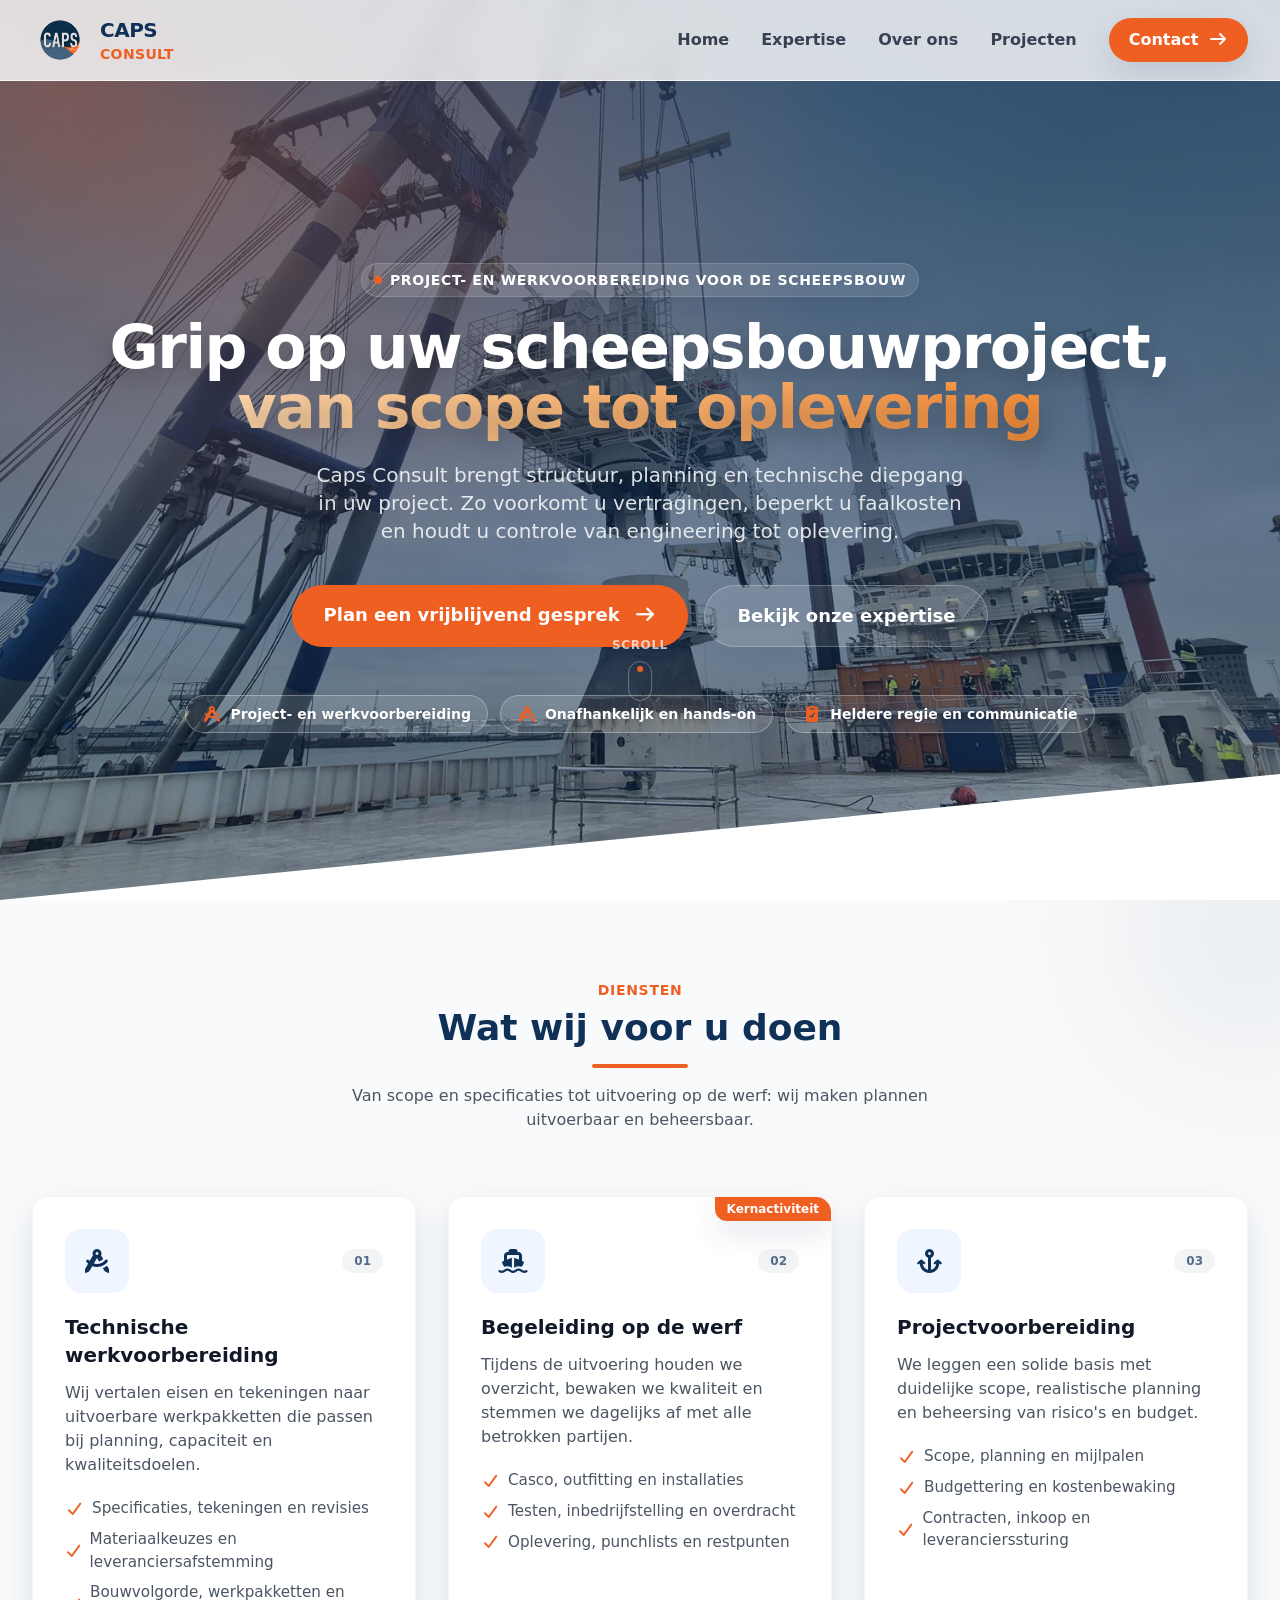
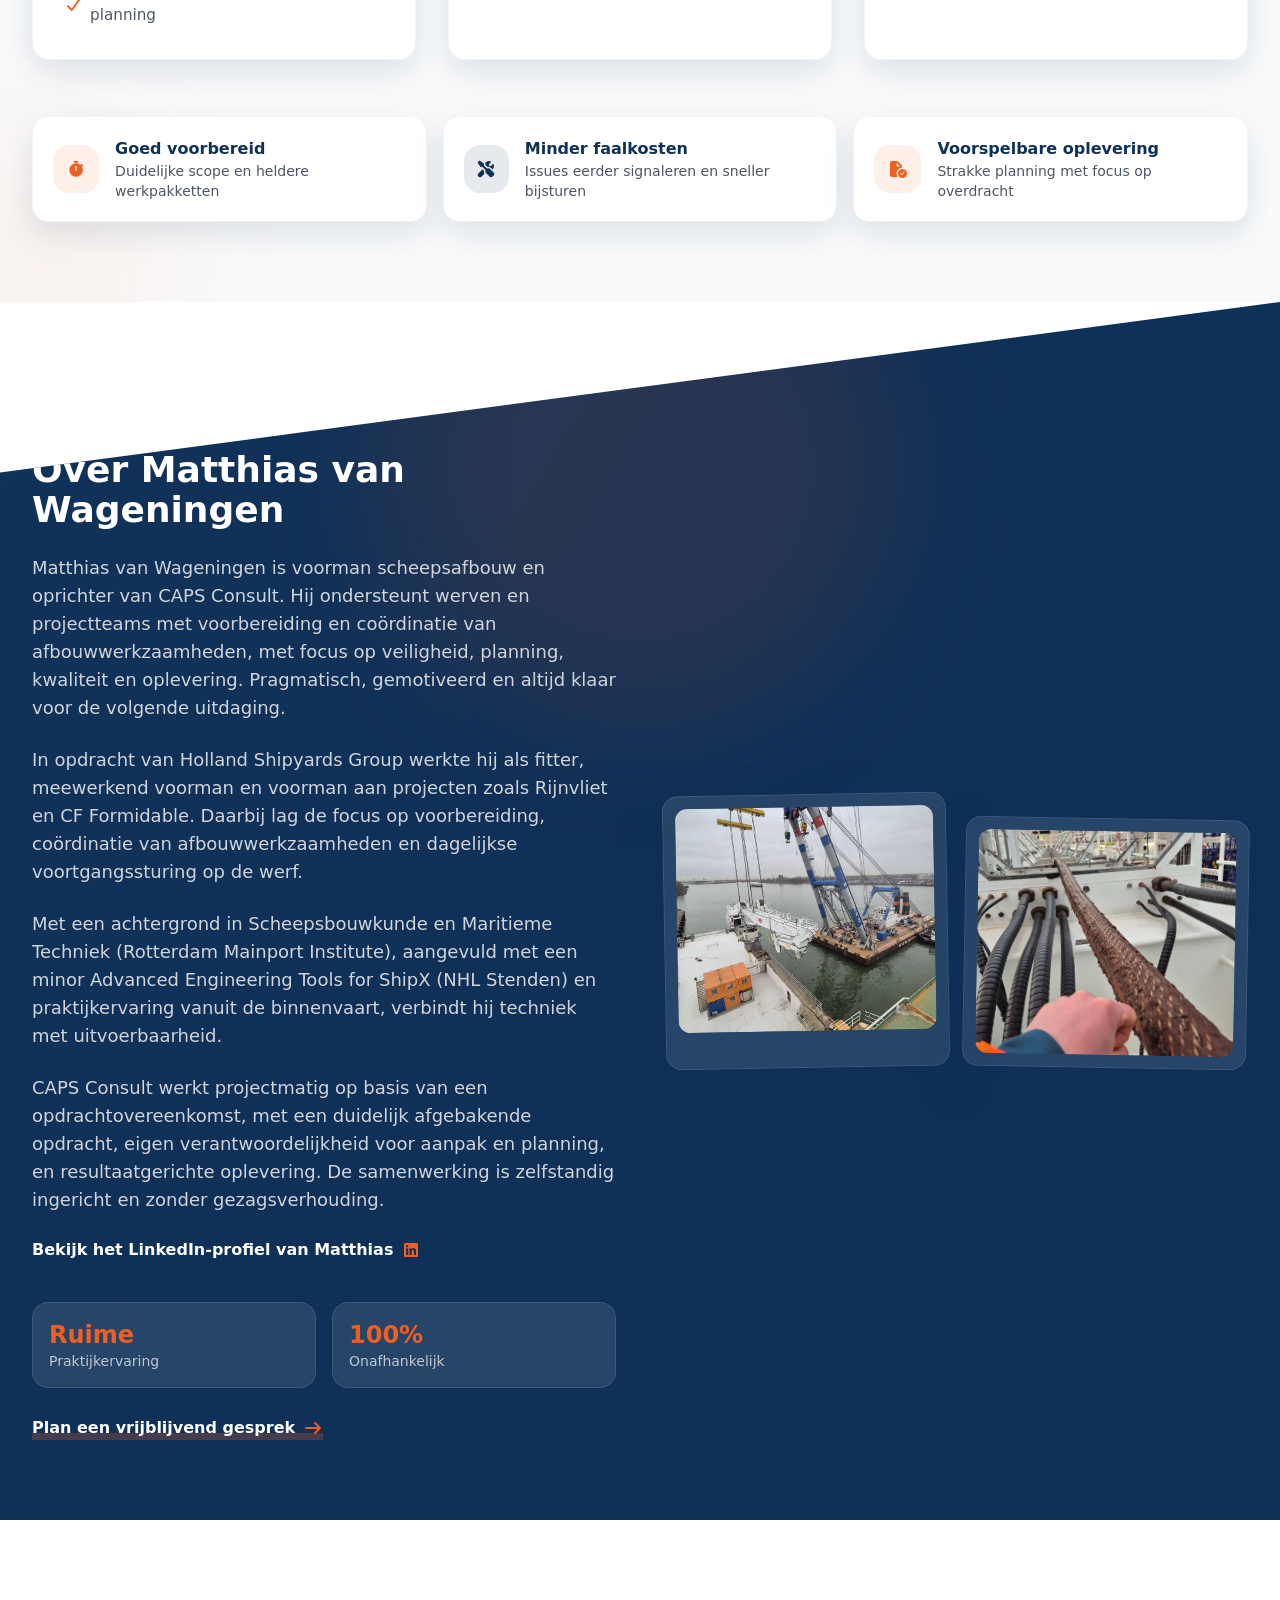
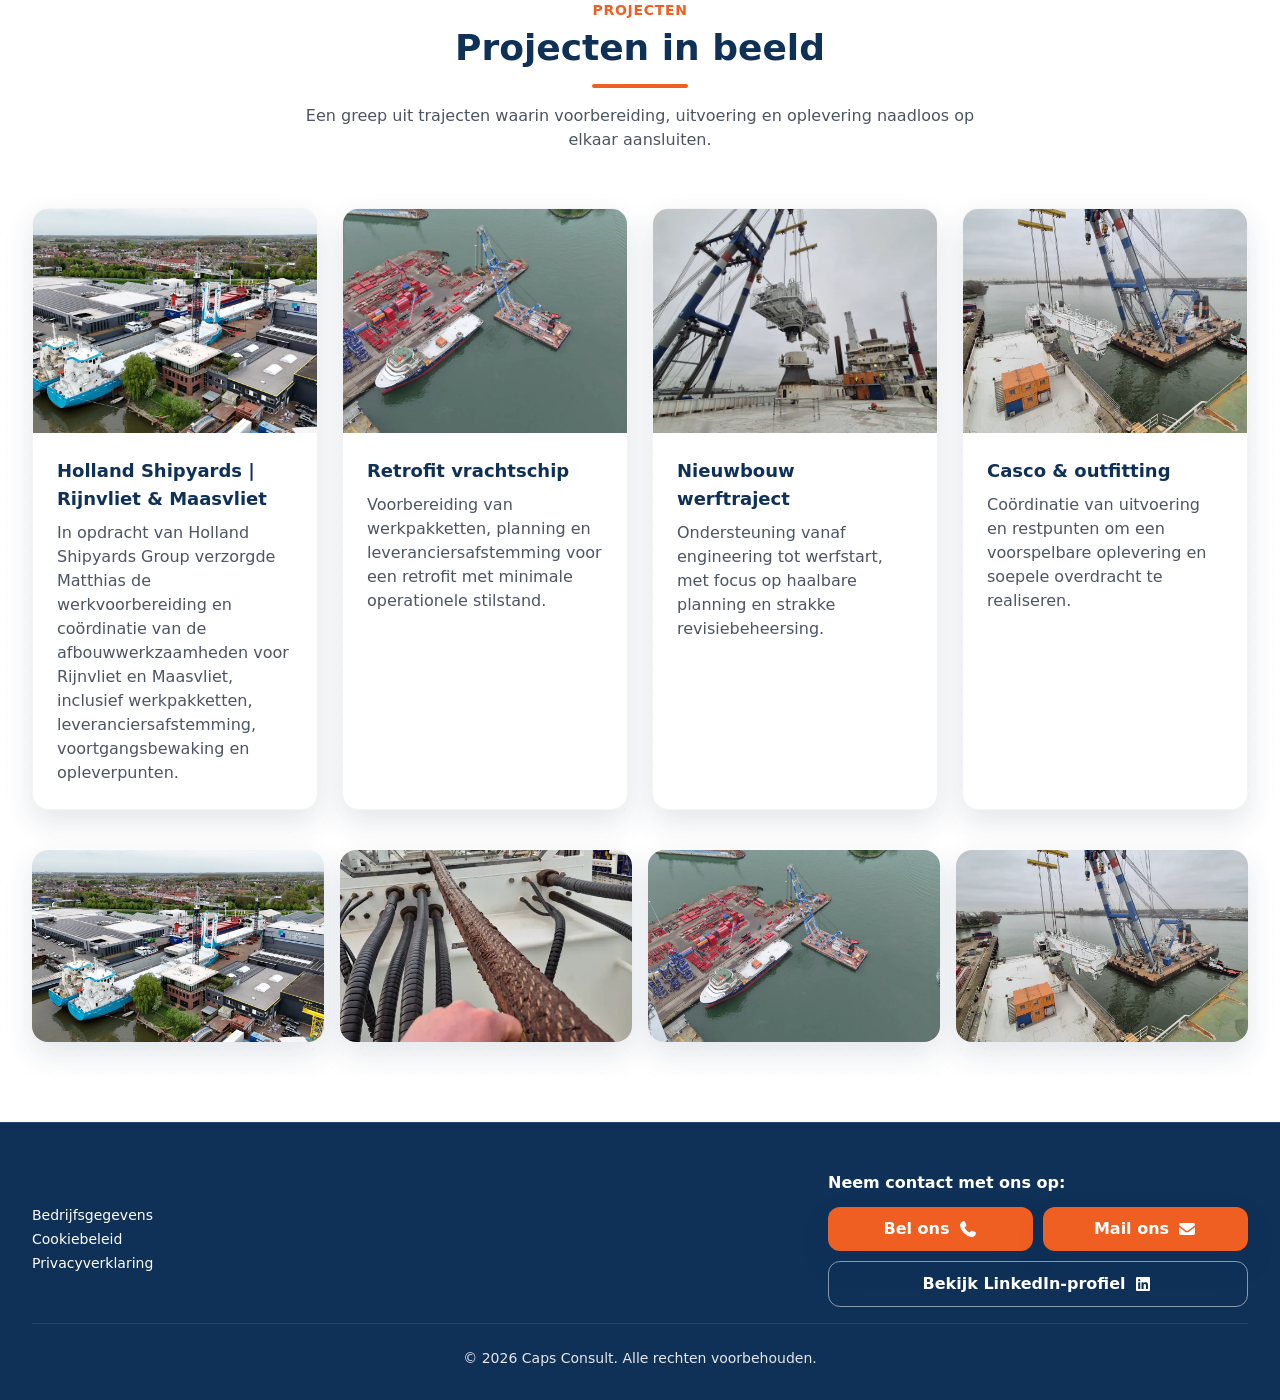
==== index.html @ 983ad881 "Herstel schuine hero-overgang en voorkom mobiele overlap door hogere contentpositie Co-authored-by: " ====
<!DOCTYPE html>
<html lang="nl" class="scroll-smooth">
<head>
  <meta charset="UTF-8" />
  <meta name="viewport" content="width=device-width, initial-scale=1.0" />
  <title>Caps Consult | Project- en Werkvoorbereiding in de Scheepsbouw</title>
  <meta name="description" content="Caps Consult ondersteunt scheepsbouwprojecten met project- en werkvoorbereiding, werfbegeleiding en oplevering. Praktisch, onafhankelijk en resultaatgericht." />
  <meta name="theme-color" content="#0F3057" />
  <link rel="canonical" href="https://capsconsult.nl/" />
  <meta property="og:locale" content="nl_NL" />
  <meta property="og:type" content="website" />
  <meta property="og:title" content="Caps Consult | Project- en Werkvoorbereiding in de Scheepsbouw" />
  <meta property="og:description" content="Caps Consult ondersteunt scheepsbouwprojecten met project- en werkvoorbereiding, werfbegeleiding en oplevering." />
  <meta property="og:url" content="https://capsconsult.nl/" />
  <meta property="og:site_name" content="Caps Consult" />
  <meta property="og:image" content="https://capsconsult.nl/images/kraaninstallatie-scheepsdek.jpeg" />
  <meta name="twitter:card" content="summary_large_image" />
  <meta name="twitter:title" content="Caps Consult | Project- en Werkvoorbereiding in de Scheepsbouw" />
  <meta name="twitter:description" content="Caps Consult ondersteunt scheepsbouwprojecten met project- en werkvoorbereiding, werfbegeleiding en oplevering." />
  <meta name="twitter:image" content="https://capsconsult.nl/images/kraaninstallatie-scheepsdek.jpeg" />
  <link rel="preload" as="image" href="images/kraaninstallatie-scheepsdek-1920.webp" />

  <!-- Tailwind CSS (self-hosted) -->
  <script src="vendor/tailwind/tailwindcdn.js"></script>

  <!-- FontAwesome Icons (self-hosted) -->
  <link rel="stylesheet" href="vendor/fontawesome/css/all.min.css" />

  <script>
    (function () {
      const prefersDark = window.matchMedia("(prefers-color-scheme: dark)").matches;
      document.documentElement.classList.toggle("dark", prefersDark);
    })();

    tailwind.config = {
      darkMode: "class",
      theme: {
        extend: {
          colors: {
            caps: {
              blue: "#0F3057",
              light: "#1B4965",
              orange: "#F05F22",
              gray: "#F3F4F6",
            },
          },
          fontFamily: {
            sans: ["Inter", "system-ui", "-apple-system", "Segoe UI", "Roboto", "Arial", "sans-serif"],
          },
          keyframes: {
            floaty: {
              "0%, 100%": { transform: "translateY(0)" },
              "50%": { transform: "translateY(-10px)" },
            },
            shimmer: {
              "0%": { backgroundPosition: "0% 50%" },
              "100%": { backgroundPosition: "200% 50%" },
            },
            fadeUp: {
              "0%": { opacity: 0, transform: "translateY(18px)" },
              "100%": { opacity: 1, transform: "translateY(0)" },
            },
            fadeIn: {
              "0%": { opacity: 0 },
              "100%": { opacity: 1 },
            },
            glow: {
              "0%, 100%": { opacity: 0.55 },
              "50%": { opacity: 0.9 },
            },
          },
          animation: {
            floaty: "floaty 8s ease-in-out infinite",
            shimmer: "shimmer 6s linear infinite",
            fadeUp: "fadeUp 650ms ease-out both",
            fadeIn: "fadeIn 500ms ease-out both",
            glow: "glow 3.5s ease-in-out infinite",
          },
          boxShadow: {
            soft: "0 12px 30px rgba(15,48,87,0.12)",
            soft2: "0 18px 50px rgba(15,48,87,0.18)",
          },
        },
      },
    };
  </script>

  <style>
    :root {
      color-scheme: light dark;
    }

    /* Subtiele text shadow voor hero */
    .text-shadow {
      text-shadow: 0 10px 28px rgba(0, 0, 0, 0.28);
    }

    /* Hero overlay: dieper + premium */
    .hero-overlay {
      background:
        radial-gradient(1200px 800px at 15% 20%, rgba(240, 95, 34, 0.25), transparent 55%),
        radial-gradient(1000px 700px at 85% 15%, rgba(27, 73, 101, 0.35), transparent 55%),
        linear-gradient(to bottom, rgba(15, 48, 87, 0.78), rgba(15, 48, 87, 0.35));
    }

    /* Diagonals */
    .diagonal-divider {
      clip-path: polygon(0 0, 100% 0, 100% 92%, 0 100%);
    }

    @media (min-width: 768px) {
      .diagonal-divider {
        clip-path: polygon(0 0, 100% 0, 100% 86%, 0 100%);
      }
    }

    .diagonal-divider-top {
      clip-path: polygon(0 5%, 100% 0, 100% 100%, 0 100%);
    }

    @media (min-width: 768px) {
      .diagonal-divider-top {
        clip-path: polygon(0 14%, 100% 0, 100% 100%, 0 100%);
      }
    }

    /* Concept logo */
    .concept-logo {
      background: #0F3057;
      position: relative;
      overflow: hidden;
      display: flex;
      align-items: center;
      justify-content: center;
      isolation: isolate;
    }

    .concept-logo::after {
      content: "";
      position: absolute;
      bottom: 0;
      right: 0;
      width: 52%;
      height: 44%;
      background: #F05F22;
      clip-path: polygon(0 100%, 100% 0, 100% 100%);
      z-index: 0;
    }

    .concept-logo::before {
      content: "";
      position: absolute;
      inset: -40%;
      background: radial-gradient(circle at 30% 20%, rgba(255, 255, 255, 0.16), transparent 50%);
      z-index: 0;
      transform: rotate(25deg);
    }

    /* Fancy underline for links */
    .fancy-link {
      background-image: linear-gradient(transparent 70%, rgba(240, 95, 34, 0.25) 0);
      background-size: 100% 100%;
      background-repeat: no-repeat;
      transition: background-size 220ms ease;
    }

    .fancy-link:hover {
      background-size: 100% 160%;
    }

    /* Reduced motion */
    @media (prefers-reduced-motion: reduce) {
      .animate-fadeUp,
      .animate-fadeIn,
      .animate-floaty,
      .animate-shimmer,
      .animate-glow,
      .animate-pulse,
      .animate-bounce {
        animation: none !important;
      }

      html.scroll-smooth {
        scroll-behavior: auto;
      }
    }
  </style>

  <script type="application/ld+json">
    {
      "@context": "https://schema.org",
      "@graph": [
        {
          "@type": "Organization",
          "@id": "https://capsconsult.nl/#organization",
          "name": "Caps Consult",
          "url": "https://capsconsult.nl",
          "logo": "https://capsconsult.nl/images/caps-consult-logo-transparent.png",
          "email": "capsconsult@outlook.com",
          "telephone": "+31 6 43 72 50 43",
          "sameAs": [
            "https://www.linkedin.com/in/matthias-van-wageningen-6a7758157/"
          ]
        },
        {
          "@type": "LocalBusiness",
          "@id": "https://capsconsult.nl/#localbusiness",
          "name": "Caps Consult",
          "url": "https://capsconsult.nl",
          "image": "https://capsconsult.nl/images/kraaninstallatie-scheepsdek.jpeg",
          "email": "capsconsult@outlook.com",
          "telephone": "+31 6 43 72 50 43",
          "priceRange": "€€",
          "address": {
            "@type": "PostalAddress",
            "streetAddress": "Mastenbroek 13",
            "postalCode": "4822 XG",
            "addressLocality": "Breda",
            "addressCountry": "NL"
          },
          "areaServed": "Nederland"
        }
      ]
    }
  </script>
</head>

<body class="font-sans text-gray-800 bg-white dark:bg-slate-950 dark:text-slate-100 flex flex-col min-h-screen overflow-x-hidden transition-colors duration-300">
  <!-- Skip link -->
  <a href="#main-content" class="sr-only focus:not-sr-only focus:fixed focus:top-3 focus:left-3 focus:z-[100] focus:bg-white focus:text-caps-blue dark:focus:bg-slate-900 dark:focus:text-slate-100 focus:px-4 focus:py-2 focus:rounded-lg shadow-soft">
    Naar content
  </a>

  <!-- Navigation -->
  <nav class="fixed w-full z-50 bg-white/80 dark:bg-slate-950/85 backdrop-blur-md border-b border-gray-100 dark:border-slate-800 transition-all duration-300">
    <div class="max-w-7xl mx-auto px-4 sm:px-6 lg:px-8">
      <div class="flex justify-between items-center h-16 md:h-20">
        <!-- Logo -->
        <div class="flex-shrink-0 flex items-center gap-2 md:gap-3">
          <img src="images/caps-consult-logo-transparent.png" alt="Caps Consult logo" width="3375" height="3375" loading="eager" decoding="async" class="w-12 h-12 md:w-14 md:h-14 object-contain" />
          <div>
            <span class="block text-caps-blue font-extrabold text-base sm:text-lg md:text-xl leading-none tracking-tight">CAPS</span>
            <span class="block text-caps-orange font-extrabold text-xs md:text-sm leading-none tracking-wide">CONSULT</span>
          </div>
        </div>

        <!-- Desktop Menu -->
        <div class="hidden lg:flex space-x-8 items-center">
          <a href="#home" class="text-gray-700 dark:text-slate-200 hover:text-caps-orange font-semibold transition">Home</a>
          <a href="#diensten" class="text-gray-700 dark:text-slate-200 hover:text-caps-orange font-semibold transition">Expertise</a>
          <a href="#over-ons" class="text-gray-700 dark:text-slate-200 hover:text-caps-orange font-semibold transition">Over ons</a>
          <a href="#referenties" class="text-gray-700 dark:text-slate-200 hover:text-caps-orange font-semibold transition">Projecten</a>
          <a href="#contact" class="bg-caps-orange text-white px-5 py-2.5 rounded-full font-extrabold hover:bg-orange-600 transition shadow-soft transform hover:-translate-y-0.5">
            Contact <i class="fa-solid fa-arrow-right ml-1"></i>
          </a>
        </div>

        <!-- Mobile Menu Button -->
        <div class="lg:hidden flex items-center">
          <button onclick="toggleMobileMenu()" aria-controls="mobile-menu" aria-expanded="false" aria-label="Open menu" id="mobile-menu-button" class="p-2 rounded-md text-caps-blue dark:text-slate-200 hover:text-caps-orange focus-visible:outline-none focus-visible:ring-2 focus-visible:ring-caps-orange focus-visible:ring-offset-2 focus-visible:ring-offset-white dark:focus-visible:ring-offset-slate-950">
            <i class="fa-solid fa-bars text-2xl"></i>
          </button>
        </div>
      </div>
    </div>

    <!-- Mobile Menu Panel -->
    <div id="mobile-menu" class="hidden lg:hidden bg-white dark:bg-slate-900 border-t border-gray-100 dark:border-slate-800 absolute w-full shadow-soft2 top-16 md:top-20">
      <div class="px-4 pt-4 pb-6 space-y-2">
        <a href="#home" onclick="toggleMobileMenu()" class="block px-4 py-3 text-lg font-semibold text-gray-700 dark:text-slate-200 hover:text-caps-orange hover:bg-gray-50 dark:hover:bg-slate-800 rounded-xl active:bg-gray-100 dark:active:bg-slate-700">Home</a>
        <a href="#diensten" onclick="toggleMobileMenu()" class="block px-4 py-3 text-lg font-semibold text-gray-700 dark:text-slate-200 hover:text-caps-orange hover:bg-gray-50 dark:hover:bg-slate-800 rounded-xl active:bg-gray-100 dark:active:bg-slate-700">Expertise</a>
        <a href="#over-ons" onclick="toggleMobileMenu()" class="block px-4 py-3 text-lg font-semibold text-gray-700 dark:text-slate-200 hover:text-caps-orange hover:bg-gray-50 dark:hover:bg-slate-800 rounded-xl active:bg-gray-100 dark:active:bg-slate-700">Over ons</a>
        <a href="#contact" onclick="toggleMobileMenu()" class="block px-4 py-3 text-lg font-extrabold text-white bg-caps-orange rounded-xl text-center shadow-soft mt-3">Neem contact op</a>
      </div>
    </div>
  </nav>

  <main id="main-content">
  <!-- Hero -->
  <section id="home" class="relative min-h-[max(480px,100svh)] sm:min-h-[max(560px,100svh)] md:min-h-[max(560px,100dvh)] flex items-start md:items-center justify-center diagonal-divider overflow-hidden">
    <div class="absolute inset-0 z-0">
      <img src="images/kraaninstallatie-scheepsdek-1280.webp" srcset="images/kraaninstallatie-scheepsdek-1280.webp 1280w, images/kraaninstallatie-scheepsdek-1920.webp 1920w" sizes="100vw" alt="Kraaninstallatie op scheepsdek" width="1920" height="1080" loading="eager" fetchpriority="high" decoding="async" class="w-full h-full object-cover scale-[1.02]" />
      <div class="absolute inset-0 hero-overlay"></div>

      <!-- Subtiele grid/filmgrain vibe -->
      <div class="absolute inset-0 opacity-[0.10] mix-blend-overlay" style="background-image: radial-gradient(circle at 1px 1px, rgba(255,255,255,0.25) 1px, transparent 0); background-size: 22px 22px;"></div>

      <!-- Accent light beams -->
      <div class="absolute -top-24 -left-24 w-72 h-72 bg-caps-orange/20 rounded-full blur-3xl animate-glow"></div>
      <div class="absolute -bottom-24 -right-24 w-72 h-72 bg-white/10 rounded-full blur-3xl animate-glow" style="animation-delay: 1.2s"></div>
    </div>

    <div class="relative z-10 max-w-7xl mx-auto px-4 sm:px-6 lg:px-8 text-center pt-20 md:pt-24">
      <div class="animate-fadeUp">
        <span class="inline-flex items-center gap-2 py-1.5 px-3 rounded-full bg-white/10 backdrop-blur border border-white/15 text-white text-xs md:text-sm font-extrabold tracking-wider mb-5 uppercase shadow-soft">
          <span class="inline-block w-2 h-2 rounded-full bg-caps-orange animate-pulse"></span>
          Project- en werkvoorbereiding voor de scheepsbouw
        </span>

        <h1 class="text-3xl md:text-6xl font-black text-white mb-4 md:mb-6 leading-tight text-shadow tracking-tight">
          Grip op uw scheepsbouwproject,<br />
          <span class="text-transparent bg-clip-text bg-gradient-to-r from-orange-200 via-orange-400 to-orange-200 bg-[length:200%_200%] animate-shimmer">van scope tot oplevering</span>
        </h1>

        <p class="text-base md:text-xl text-gray-100/90 mb-8 md:mb-10 max-w-2xl mx-auto font-light text-shadow px-2">
          Caps Consult brengt structuur, planning en technische diepgang in uw project.
          Zo voorkomt u vertragingen, beperkt u faalkosten en houdt u controle van engineering tot oplevering.
        </p>

        <div class="flex flex-col sm:flex-row justify-center gap-4 px-4 sm:px-0">
          <a href="#contact" class="group bg-caps-orange text-white px-8 py-4 rounded-full font-extrabold text-lg hover:bg-orange-600 transition shadow-soft w-full sm:w-auto">
            Plan een vrijblijvend gesprek
            <i class="fa-solid fa-arrow-right ml-2 transition-transform group-hover:translate-x-1"></i>
          </a>

          <a href="#diensten" class="bg-white/10 backdrop-blur-md border border-white/25 text-white px-8 py-4 rounded-full font-extrabold text-lg hover:bg-white hover:text-caps-blue transition shadow-soft w-full sm:w-auto">
            Bekijk onze expertise
          </a>
        </div>

        <!-- Mini credibility strip -->
        <div class="mt-8 md:mt-12 flex flex-col sm:flex-row gap-3 justify-center items-stretch sm:items-center text-white w-full sm:w-auto">
          <div class="flex w-full sm:w-auto items-center justify-start sm:justify-center gap-2 px-4 py-2 rounded-xl sm:rounded-full bg-slate-950/45 sm:bg-white/10 backdrop-blur-md border border-white/30 shadow-soft">
            <i class="fa-solid fa-drafting-compass text-caps-orange shrink-0"></i>
            <span class="min-w-0 text-[0.92rem] sm:text-sm font-bold text-white drop-shadow leading-snug text-left sm:text-center">Project- en werkvoorbereiding</span>
          </div>
          <div class="flex w-full sm:w-auto items-center justify-start sm:justify-center gap-2 px-4 py-2 rounded-xl sm:rounded-full bg-slate-950/45 sm:bg-white/10 backdrop-blur-md border border-white/30 shadow-soft">
            <i class="fa-solid fa-compass-drafting text-caps-orange shrink-0"></i>
            <span class="min-w-0 text-[0.92rem] sm:text-sm font-bold text-white drop-shadow leading-snug text-left sm:text-center">Onafhankelijk en hands-on</span>
          </div>
          <div class="flex w-full sm:w-auto items-center justify-start sm:justify-center gap-2 px-4 py-2 rounded-xl sm:rounded-full bg-slate-950/45 sm:bg-white/10 backdrop-blur-md border border-white/30 shadow-soft">
            <i class="fa-solid fa-clipboard-check text-caps-orange shrink-0"></i>
            <span class="min-w-0 text-[0.92rem] sm:text-sm font-bold text-white drop-shadow leading-snug text-left sm:text-center">Heldere regie en communicatie</span>
          </div>
        </div>
      </div>

      <!-- Scroll indicator -->
      <div class="absolute bottom-8 left-1/2 -translate-x-1/2 hidden md:flex flex-col items-center gap-2 text-white/70">
        <span class="text-xs font-semibold tracking-wider uppercase">Scroll</span>
        <div class="w-6 h-10 rounded-full border border-white/30 flex items-start justify-center p-1">
          <div class="w-1.5 h-1.5 rounded-full bg-caps-orange animate-bounce"></div>
        </div>
      </div>
    </div>
  </section>

  <!-- Services -->
  <section id="diensten" class="py-12 md:py-20 bg-gray-50 dark:bg-slate-900 relative overflow-hidden">
    <!-- Background accents -->
    <div class="absolute -top-28 -right-28 w-72 h-72 bg-caps-blue/5 rounded-full blur-3xl animate-floaty"></div>
    <div class="absolute -bottom-28 -left-28 w-72 h-72 bg-caps-orange/5 rounded-full blur-3xl animate-floaty" style="animation-delay: 1.3s"></div>

    <div class="max-w-7xl mx-auto px-4 sm:px-6 lg:px-8 relative">
      <div class="text-center mb-10 md:mb-16">
        <h2 class="text-caps-orange font-extrabold uppercase tracking-wider text-sm mb-2">Diensten</h2>
        <h3 class="text-2xl md:text-4xl font-black text-caps-blue dark:text-slate-100">Wat wij voor u doen</h3>
        <div class="w-24 h-1 bg-caps-orange mx-auto mt-4 rounded-full"></div>
        <p class="mt-4 text-gray-600 dark:text-slate-300 max-w-2xl mx-auto text-base md:text-base">
          Van scope en specificaties tot uitvoering op de werf: wij maken plannen uitvoerbaar en beheersbaar.
        </p>
      </div>

      <div class="grid grid-cols-1 md:grid-cols-3 gap-6 md:gap-8">
        <!-- Card 1 -->
        <div class="group bg-white dark:bg-slate-800 rounded-2xl p-6 md:p-8 shadow-soft hover:shadow-soft2 transition duration-300 border border-gray-100 dark:border-slate-700 hover:border-caps-orange/30">
          <div class="flex items-center justify-between mb-5">
            <div class="w-14 h-14 md:w-16 md:h-16 bg-blue-50 rounded-2xl flex items-center justify-center group-hover:bg-caps-orange transition duration-300">
              <i class="fa-solid fa-drafting-compass text-xl md:text-2xl text-caps-blue group-hover:text-white transition"></i>
            </div>
            <span class="text-xs font-extrabold text-caps-blue/70 bg-caps-blue/5 px-3 py-1 rounded-full">01</span>
          </div>
          <h4 class="text-lg md:text-xl font-black text-gray-900 dark:text-slate-100 mb-3">Technische werkvoorbereiding</h4>
          <p class="text-gray-600 dark:text-slate-300 leading-relaxed mb-5 text-base md:text-base">
            Wij vertalen eisen en tekeningen naar uitvoerbare werkpakketten die passen bij planning, capaciteit en kwaliteitsdoelen.
          </p>
          <ul class="text-[0.95rem] text-gray-600 dark:text-slate-300 space-y-2">
            <li class="flex items-center"><i class="fa-solid fa-check text-caps-orange mr-2"></i>Specificaties, tekeningen en revisies</li>
            <li class="flex items-center"><i class="fa-solid fa-check text-caps-orange mr-2"></i>Materiaalkeuzes en leveranciersafstemming</li>
            <li class="flex items-center"><i class="fa-solid fa-check text-caps-orange mr-2"></i>Bouwvolgorde, werkpakketten en planning</li>
          </ul>
        </div>

        <!-- Card 2 -->
        <div class="group bg-white dark:bg-slate-800 rounded-2xl p-6 md:p-8 shadow-soft hover:shadow-soft2 transition duration-300 border border-gray-100 dark:border-slate-700 hover:border-caps-orange/30 relative overflow-hidden">
          <div class="absolute top-0 right-0 bg-caps-orange text-white text-xs font-extrabold px-3 py-1 rounded-bl-xl shadow-soft">Kernactiviteit</div>
          <div class="flex items-center justify-between mb-5">
            <div class="w-14 h-14 md:w-16 md:h-16 bg-blue-50 rounded-2xl flex items-center justify-center group-hover:bg-caps-orange transition duration-300">
              <i class="fa-solid fa-ship text-xl md:text-2xl text-caps-blue group-hover:text-white transition"></i>
            </div>
            <span class="text-xs font-extrabold text-caps-blue/70 bg-caps-blue/5 px-3 py-1 rounded-full">02</span>
          </div>
          <h4 class="text-lg md:text-xl font-black text-gray-900 dark:text-slate-100 mb-3">Begeleiding op de werf</h4>
          <p class="text-gray-600 dark:text-slate-300 leading-relaxed mb-5 text-base md:text-base">
            Tijdens de uitvoering houden we overzicht, bewaken we kwaliteit en stemmen we dagelijks af met alle betrokken partijen.
          </p>
          <ul class="text-[0.95rem] text-gray-600 dark:text-slate-300 space-y-2">
            <li class="flex items-center"><i class="fa-solid fa-check text-caps-orange mr-2"></i>Casco, outfitting en installaties</li>
            <li class="flex items-center"><i class="fa-solid fa-check text-caps-orange mr-2"></i>Testen, inbedrijfstelling en overdracht</li>
            <li class="flex items-center"><i class="fa-solid fa-check text-caps-orange mr-2"></i>Oplevering, punchlists en restpunten</li>
          </ul>
        </div>

        <!-- Card 3 -->
        <div class="group bg-white dark:bg-slate-800 rounded-2xl p-6 md:p-8 shadow-soft hover:shadow-soft2 transition duration-300 border border-gray-100 dark:border-slate-700 hover:border-caps-orange/30">
          <div class="flex items-center justify-between mb-5">
            <div class="w-14 h-14 md:w-16 md:h-16 bg-blue-50 rounded-2xl flex items-center justify-center group-hover:bg-caps-orange transition duration-300">
              <i class="fa-solid fa-anchor text-xl md:text-2xl text-caps-blue group-hover:text-white transition"></i>
            </div>
            <span class="text-xs font-extrabold text-caps-blue/70 bg-caps-blue/5 px-3 py-1 rounded-full">03</span>
          </div>
          <h4 class="text-lg md:text-xl font-black text-gray-900 dark:text-slate-100 mb-3">Projectvoorbereiding</h4>
          <p class="text-gray-600 dark:text-slate-300 leading-relaxed mb-5 text-base md:text-base">
            We leggen een solide basis met duidelijke scope, realistische planning en beheersing van risico's en budget.
          </p>
          <ul class="text-[0.95rem] text-gray-600 dark:text-slate-300 space-y-2">
            <li class="flex items-center"><i class="fa-solid fa-check text-caps-orange mr-2"></i>Scope, planning en mijlpalen</li>
            <li class="flex items-center"><i class="fa-solid fa-check text-caps-orange mr-2"></i>Budgettering en kostenbewaking</li>
            <li class="flex items-center"><i class="fa-solid fa-check text-caps-orange mr-2"></i>Contracten, inkoop en leverancierssturing</li>
          </ul>
        </div>
      </div>

      <!-- Extra: KPI strip -->
      <div class="mt-10 md:mt-14 grid grid-cols-1 md:grid-cols-3 gap-4">
        <div class="rounded-2xl bg-white dark:bg-slate-800 border border-gray-100 dark:border-slate-700 shadow-soft p-5 flex items-center gap-4">
          <div class="w-12 h-12 rounded-2xl bg-caps-orange/10 flex items-center justify-center">
            <i class="fa-solid fa-stopwatch text-caps-orange"></i>
          </div>
          <div>
            <p class="font-black text-caps-blue">Goed voorbereid</p>
            <p class="text-sm text-gray-600 dark:text-slate-300">Duidelijke scope en heldere werkpakketten</p>
          </div>
        </div>
        <div class="rounded-2xl bg-white dark:bg-slate-800 border border-gray-100 dark:border-slate-700 shadow-soft p-5 flex items-center gap-4">
          <div class="w-12 h-12 rounded-2xl bg-caps-blue/10 flex items-center justify-center">
            <i class="fa-solid fa-screwdriver-wrench text-caps-blue"></i>
          </div>
          <div>
            <p class="font-black text-caps-blue">Minder faalkosten</p>
            <p class="text-sm text-gray-600 dark:text-slate-300">Issues eerder signaleren en sneller bijsturen</p>
          </div>
        </div>
        <div class="rounded-2xl bg-white dark:bg-slate-800 border border-gray-100 dark:border-slate-700 shadow-soft p-5 flex items-center gap-4">
          <div class="w-12 h-12 rounded-2xl bg-caps-orange/10 flex items-center justify-center">
            <i class="fa-solid fa-file-circle-check text-caps-orange"></i>
          </div>
          <div>
            <p class="font-black text-caps-blue">Voorspelbare oplevering</p>
            <p class="text-sm text-gray-600 dark:text-slate-300">Strakke planning met focus op overdracht</p>
          </div>
        </div>
      </div>
    </div>
  </section>

  <!-- About -->
  <section id="over-ons" class="py-12 md:py-20 bg-caps-blue text-white diagonal-divider-top relative overflow-hidden">
    <div class="absolute inset-0 opacity-[0.10]" style="background-image: linear-gradient(120deg, rgba(255,255,255,0.10), transparent 45%);"></div>
    <div class="absolute -top-24 left-1/2 -translate-x-1/2 w-[520px] h-[520px] bg-caps-orange/10 rounded-full blur-3xl animate-glow"></div>

    <div class="max-w-7xl mx-auto px-4 sm:px-6 lg:px-8 relative">
      <div class="flex flex-col lg:flex-row items-center gap-8 md:gap-12 mt-4 md:mt-10">
        <div class="lg:w-1/2 order-2 lg:order-1">
          <h2 class="text-caps-orange font-extrabold uppercase tracking-wider text-sm mb-2">Over Caps Consult</h2>
          <h3 class="text-xl sm:text-2xl md:text-4xl font-black mb-4 md:mb-6">Over Matthias van Wageningen</h3>
          <p class="text-gray-200/90 mb-6 text-base md:text-lg leading-relaxed">
            Matthias van Wageningen is voorman scheepsafbouw en oprichter van CAPS Consult.
            Hij ondersteunt werven en projectteams met voorbereiding en coördinatie van afbouwwerkzaamheden,
            met focus op veiligheid, planning, kwaliteit en oplevering. Pragmatisch, gemotiveerd en altijd
            klaar voor de volgende uitdaging.
          </p>
          <p class="text-gray-200/90 mb-6 text-base md:text-lg leading-relaxed">
            In opdracht van Holland Shipyards Group werkte hij als fitter, meewerkend voorman en voorman
            aan projecten zoals Rijnvliet en CF Formidable. Daarbij lag de focus op voorbereiding,
            coördinatie van afbouwwerkzaamheden en dagelijkse voortgangssturing op de werf.
          </p>
          <p class="text-gray-200/90 mb-6 text-base md:text-lg leading-relaxed">
            Met een achtergrond in Scheepsbouwkunde en Maritieme Techniek (Rotterdam Mainport Institute),
            aangevuld met een minor Advanced Engineering Tools for ShipX (NHL Stenden) en praktijkervaring
            vanuit de binnenvaart, verbindt hij techniek met uitvoerbaarheid.
          </p>
          <p class="text-gray-200/90 mb-6 text-base md:text-lg leading-relaxed">
            CAPS Consult werkt projectmatig op basis van een opdrachtovereenkomst, met een duidelijk
            afgebakende opdracht, eigen verantwoordelijkheid voor aanpak en planning, en resultaatgerichte
            oplevering. De samenwerking is zelfstandig ingericht en zonder gezagsverhouding.
          </p>
          <a href="https://www.linkedin.com/in/matthias-van-wageningen-6a7758157/" target="_blank" rel="noopener noreferrer" aria-label="Bekijk LinkedIn-profiel van Matthias van Wageningen (opent in nieuw tabblad)" class="inline-flex items-center gap-2 text-white font-semibold hover:text-orange-200 transition mb-2">
            Bekijk het LinkedIn-profiel van Matthias
            <i class="fa-brands fa-linkedin text-caps-orange"></i>
          </a>

          <div class="grid grid-cols-1 sm:grid-cols-2 gap-3 sm:gap-4 mt-6 md:mt-8">
            <div class="bg-white/10 p-4 rounded-2xl backdrop-blur border border-white/10">
              <h4 class="text-caps-orange font-black text-xl sm:text-2xl">Ruime</h4>
              <p class="text-sm text-gray-200/80">Praktijkervaring</p>
            </div>
            <div class="bg-white/10 p-4 rounded-2xl backdrop-blur border border-white/10">
              <h4 class="text-caps-orange font-black text-xl sm:text-2xl">100%</h4>
              <p class="text-sm text-gray-200/80">Onafhankelijk</p>
            </div>
          </div>

          <div class="mt-7">
            <a href="#contact" class="inline-flex items-center gap-2 font-extrabold text-white fancy-link">
              Plan een vrijblijvend gesprek
              <i class="fa-solid fa-arrow-right text-caps-orange"></i>
            </a>
          </div>
        </div>

        <div class="lg:w-1/2 relative order-1 lg:order-2 w-full">
          <div class="grid grid-cols-1 sm:grid-cols-2 gap-3 md:gap-4">
            <div class="bg-white/10 p-2 md:p-3 rounded-2xl shadow-soft2 transform -rotate-1 hover:rotate-0 transition duration-500 border border-white/10">
              <img src="images/kraanlift-vanaf-dek-1280.webp" srcset="images/kraanlift-vanaf-dek-1280.webp 1280w, images/kraanlift-vanaf-dek-1920.webp 1920w" sizes="(min-width: 1024px) 32vw, (min-width: 640px) 50vw, 100vw" alt="Kraanlift met staalkabels op scheepswerf" width="1920" height="1080" loading="lazy" decoding="async" data-scroll-color-reveal class="rounded-xl w-full object-cover h-40 md:h-56 grayscale transition duration-700" />
            </div>
            <div class="bg-white/10 p-2 md:p-3 rounded-2xl shadow-soft2 transform rotate-1 hover:rotate-0 transition duration-500 border border-white/10 mt-6">
              <img src="images/staalkabel-scheepsdek-540.webp" srcset="images/staalkabel-scheepsdek-540.webp 540w, images/staalkabel-scheepsdek-900.webp 900w" sizes="(min-width: 1024px) 32vw, (min-width: 640px) 50vw, 100vw" alt="Versleten staalkabel op scheepsdek" width="900" height="1600" loading="lazy" decoding="async" data-scroll-color-reveal class="rounded-xl w-full object-cover h-40 md:h-56 grayscale transition duration-700" />
            </div>
          </div>
        </div>
      </div>
    </div>
  </section>

  <!-- Projects -->
  <section id="referenties" class="py-12 md:py-20 bg-white dark:bg-slate-950 relative overflow-hidden">
    <div class="absolute inset-0 opacity-[0.08]" style="background-image: radial-gradient(circle at 1px 1px, rgba(15,48,87,0.15) 1px, transparent 0); background-size: 24px 24px;"></div>
    <div class="max-w-7xl mx-auto px-4 sm:px-6 lg:px-8 relative">
      <div class="text-center mb-10 md:mb-14">
          <h2 class="text-caps-orange font-extrabold uppercase tracking-wider text-sm mb-2">Projecten</h2>
          <h3 class="text-2xl md:text-4xl font-black text-caps-blue dark:text-slate-100">Projecten in beeld</h3>
        <div class="w-24 h-1 bg-caps-orange mx-auto mt-4 rounded-full"></div>
          <p class="mt-4 text-gray-600 dark:text-slate-300 max-w-2xl mx-auto text-base md:text-base">
            Een greep uit trajecten waarin voorbereiding, uitvoering en oplevering naadloos op elkaar aansluiten.
          </p>
      </div>

      <div class="grid grid-cols-1 md:grid-cols-2 xl:grid-cols-4 gap-6">
        <article class="bg-white dark:bg-slate-900 rounded-2xl shadow-soft border border-gray-100 dark:border-slate-700 overflow-hidden group">
          <img src="images/Holland-Shipyard-Maasvliet-Rijnvliet-WASP-1280.webp" srcset="images/Holland-Shipyard-Maasvliet-Rijnvliet-WASP-1280.webp 1280w, images/Holland-Shipyard-Maasvliet-Rijnvliet-WASP-1920.webp 1920w" sizes="(min-width: 1280px) 25vw, (min-width: 768px) 50vw, 100vw" alt="Holland Shipyards Group met Maasvliet en Rijnvliet op de werf" width="1920" height="1080" loading="lazy" decoding="async" class="w-full h-56 object-cover group-hover:scale-[1.02] transition duration-500" />
          <div class="p-6">
            <h4 class="font-black text-lg text-caps-blue dark:text-white">Holland Shipyards | Rijnvliet &amp; Maasvliet</h4>
            <p class="text-base text-gray-600 dark:text-slate-200 mt-2">In opdracht van Holland Shipyards Group verzorgde Matthias de werkvoorbereiding en coördinatie van de afbouwwerkzaamheden voor Rijnvliet en Maasvliet, inclusief werkpakketten, leveranciersafstemming, voortgangsbewaking en opleverpunten.</p>
          </div>
        </article>
        <article class="bg-white dark:bg-slate-900 rounded-2xl shadow-soft border border-gray-100 dark:border-slate-700 overflow-hidden group">
          <img src="images/luchtfoto-haven-1280.webp" srcset="images/luchtfoto-haven-1280.webp 1280w, images/luchtfoto-haven-1920.webp 1920w" sizes="(min-width: 1280px) 25vw, (min-width: 768px) 50vw, 100vw" alt="Luchtfoto haven met schepen en kranen" width="1920" height="1080" loading="lazy" decoding="async" class="w-full h-56 object-cover group-hover:scale-[1.02] transition duration-500" />
          <div class="p-6">
            <h4 class="font-black text-lg text-caps-blue dark:text-white">Retrofit vrachtschip</h4>
            <p class="text-base text-gray-600 dark:text-slate-200 mt-2">Voorbereiding van werkpakketten, planning en leveranciersafstemming voor een retrofit met minimale operationele stilstand.</p>
          </div>
        </article>
        <article class="bg-white dark:bg-slate-900 rounded-2xl shadow-soft border border-gray-100 dark:border-slate-700 overflow-hidden group">
          <img src="images/kraaninstallatie-scheepsdek-1280.webp" srcset="images/kraaninstallatie-scheepsdek-1280.webp 1280w, images/kraaninstallatie-scheepsdek-1920.webp 1920w" sizes="(min-width: 1280px) 25vw, (min-width: 768px) 50vw, 100vw" alt="Kraaninstallatie op scheepsdek" width="1920" height="1080" loading="lazy" decoding="async" class="w-full h-56 object-cover group-hover:scale-[1.02] transition duration-500" />
          <div class="p-6">
            <h4 class="font-black text-lg text-caps-blue dark:text-white">Nieuwbouw werftraject</h4>
            <p class="text-base text-gray-600 dark:text-slate-200 mt-2">Ondersteuning vanaf engineering tot werfstart, met focus op haalbare planning en strakke revisiebeheersing.</p>
          </div>
        </article>
        <article class="bg-white dark:bg-slate-900 rounded-2xl shadow-soft border border-gray-100 dark:border-slate-700 overflow-hidden group">
          <img src="images/kraanlift-vanaf-dek-1280.webp" srcset="images/kraanlift-vanaf-dek-1280.webp 1280w, images/kraanlift-vanaf-dek-1920.webp 1920w" sizes="(min-width: 1280px) 25vw, (min-width: 768px) 50vw, 100vw" alt="Kraanlift vanaf scheepsdek" width="1920" height="1080" loading="lazy" decoding="async" class="w-full h-56 object-cover group-hover:scale-[1.02] transition duration-500" />
          <div class="p-6">
            <h4 class="font-black text-lg text-caps-blue dark:text-white">Casco &amp; outfitting</h4>
            <p class="text-base text-gray-600 dark:text-slate-200 mt-2">Coördinatie van uitvoering en restpunten om een voorspelbare oplevering en soepele overdracht te realiseren.</p>
          </div>
        </article>
      </div>

      <div class="mt-10 grid grid-cols-1 sm:grid-cols-2 lg:grid-cols-4 gap-4">
        <img src="images/Holland-Shipyard-Maasvliet-Rijnvliet-WASP-1280.webp" srcset="images/Holland-Shipyard-Maasvliet-Rijnvliet-WASP-1280.webp 1280w, images/Holland-Shipyard-Maasvliet-Rijnvliet-WASP-1920.webp 1920w" sizes="(min-width: 1024px) 25vw, (min-width: 640px) 50vw, 100vw" alt="Holland Shipyards Group met Maasvliet en Rijnvliet op de werf" width="1920" height="1080" loading="lazy" decoding="async" class="rounded-2xl shadow-soft h-40 md:h-48 w-full object-cover" />
        <img src="images/staalkabel-scheepsdek-540.webp" srcset="images/staalkabel-scheepsdek-540.webp 540w, images/staalkabel-scheepsdek-900.webp 900w" sizes="(min-width: 1024px) 25vw, (min-width: 640px) 50vw, 100vw" alt="Staalkabel inspectie op scheepsdek" width="900" height="1600" loading="lazy" decoding="async" class="rounded-2xl shadow-soft h-40 md:h-48 w-full object-cover" />
        <img src="images/luchtfoto-haven-1280.webp" srcset="images/luchtfoto-haven-1280.webp 1280w, images/luchtfoto-haven-1920.webp 1920w" sizes="(min-width: 1024px) 25vw, (min-width: 640px) 50vw, 100vw" alt="Luchtfoto haven met kranen en schepen" width="1920" height="1080" loading="lazy" decoding="async" class="rounded-2xl shadow-soft h-40 md:h-48 w-full object-cover" />
        <img src="images/kraanlift-vanaf-dek-1280.webp" srcset="images/kraanlift-vanaf-dek-1280.webp 1280w, images/kraanlift-vanaf-dek-1920.webp 1920w" sizes="(min-width: 1024px) 25vw, (min-width: 640px) 50vw, 100vw" alt="Kraanlift vanaf scheepsdek bij haven" width="1920" height="1080" loading="lazy" decoding="async" class="rounded-2xl shadow-soft h-40 md:h-48 w-full object-cover" />
      </div>
    </div>
  </section>

  </main>

  <!-- Footer -->
  <footer id="contact" class="bg-caps-blue text-white pt-8 pb-8 border-t border-white/10 dark:bg-slate-900 dark:border-slate-700">
    <div class="max-w-7xl mx-auto px-4 sm:px-6 lg:px-8">
      <div class="py-4 flex flex-col lg:flex-row gap-5 lg:gap-8 lg:items-center lg:justify-between">
        <div class="text-center lg:text-left">
          <div class="flex flex-col items-center lg:items-start gap-1 text-sm">
            <a href="bedrijfsgegevens.html" class="hover:text-caps-orange transition">Bedrijfsgegevens</a>
            <a href="cookiebeleid.html" class="hover:text-caps-orange transition">Cookiebeleid</a>
            <a href="privacybeleid.html" class="hover:text-caps-orange transition">Privacyverklaring</a>
          </div>
        </div>

        <div class="w-full lg:w-auto">
          <p class="text-center lg:text-left font-extrabold text-sm md:text-base mb-3">Neem contact met ons op:</p>
          <div class="grid grid-cols-1 sm:grid-cols-2 gap-2.5 lg:min-w-[420px]">
            <a href="tel:+31643725043" class="inline-flex items-center justify-center gap-2 bg-caps-orange text-white px-5 py-2.5 rounded-xl font-black hover:bg-orange-600 transition w-full text-center shadow-soft">
              Bel ons
              <i class="fa-solid fa-phone"></i>
            </a>
            <a href="mailto:capsconsult@outlook.com" class="inline-flex items-center justify-center gap-2 bg-caps-orange text-white px-5 py-2.5 rounded-xl font-black hover:bg-orange-600 transition w-full text-center shadow-soft">
              Mail ons
              <i class="fa-solid fa-envelope"></i>
            </a>
          </div>
          <a href="https://www.linkedin.com/in/matthias-van-wageningen-6a7758157/" target="_blank" rel="noopener noreferrer" aria-label="Bekijk LinkedIn-profiel van Matthias van Wageningen (opent in nieuw tabblad)" class="inline-flex items-center justify-center gap-2 border border-white/50 px-5 py-2.5 rounded-xl font-black hover:border-caps-orange hover:text-caps-orange transition w-full text-center mt-2.5">
            Bekijk LinkedIn-profiel
            <i class="fa-brands fa-linkedin"></i>
          </a>
        </div>
      </div>

      <div class="border-t border-white/10 pt-6 text-center text-sm text-gray-200">
        <p>&copy; 2026 Caps Consult. Alle rechten voorbehouden.</p>
      </div>
    </div>
  </footer>

  <script src="assets/visitor-tracker.js" defer></script>

  <script>
    // Navbar scroll effect
    const nav = document.querySelector("nav");
    const systemThemeQuery = window.matchMedia("(prefers-color-scheme: dark)");

    function applySystemTheme() {
      const isDark = systemThemeQuery.matches;
      document.documentElement.classList.toggle("dark", isDark);
      updateNavBackground(window.scrollY > 20);
    }

    function updateNavBackground(scrolled) {
      const isDark = document.documentElement.classList.contains("dark");
      if (scrolled) {
        nav.classList.add("shadow-soft");
        nav.classList.remove("bg-white/80", "dark:bg-slate-950/85");
        nav.classList.add("bg-white/95", "dark:bg-slate-950/95");
      } else {
        nav.classList.remove("shadow-soft", "bg-white/95", "dark:bg-slate-950/95");
        nav.classList.add("bg-white/80");
        if (isDark) {
          nav.classList.add("dark:bg-slate-950/85");
        }
      }
    }

    applySystemTheme();

    if (typeof systemThemeQuery.addEventListener === "function") {
      systemThemeQuery.addEventListener("change", applySystemTheme);
    } else if (typeof systemThemeQuery.addListener === "function") {
      systemThemeQuery.addListener(applySystemTheme);
    }

    window.addEventListener("scroll", () => {
      updateNavBackground(window.scrollY > 20);
    });

    // Mobile Menu Toggle (with aria)
    const mobileMenu = document.getElementById("mobile-menu");
    const mobileMenuButton = document.getElementById("mobile-menu-button");

    function setMobileMenuOpen(isOpen) {
      mobileMenu.classList.toggle("hidden", !isOpen);
      mobileMenuButton.setAttribute("aria-expanded", String(isOpen));
      mobileMenuButton.setAttribute("aria-label", isOpen ? "Sluit menu" : "Open menu");
      document.body.classList.toggle("overflow-hidden", isOpen);
    }

    function toggleMobileMenu() {
      const isOpen = !mobileMenu.classList.contains("hidden");
      setMobileMenuOpen(!isOpen);
    }

    // Close menu on resize to desktop
    window.addEventListener("resize", () => {
      if (window.innerWidth >= 1024) {
        setMobileMenuOpen(false);
      }
    });

    // Close menu with escape key.
    window.addEventListener("keydown", (event) => {
      if (event.key === "Escape" && !mobileMenu.classList.contains("hidden")) {
        setMobileMenuOpen(false);
      }
    });

    // Close menu when clicking outside menu and button.
    document.addEventListener("click", (event) => {
      if (mobileMenu.classList.contains("hidden")) {
        return;
      }
      if (!mobileMenu.contains(event.target) && !mobileMenuButton.contains(event.target)) {
        setMobileMenuOpen(false);
      }
    });

    // Make the two images in "Over ons" turn to color while scrolling into view.
    const scrollColorImages = document.querySelectorAll("[data-scroll-color-reveal]");
    if ("IntersectionObserver" in window) {
      const colorRevealObserver = new IntersectionObserver((entries, observer) => {
        entries.forEach((entry) => {
          if (!entry.isIntersecting) {
            return;
          }
          entry.target.classList.remove("grayscale");
          entry.target.classList.add("grayscale-0");
          observer.unobserve(entry.target);
        });
      }, { threshold: 0.35 });

      scrollColorImages.forEach((image) => {
        colorRevealObserver.observe(image);
      });
    } else {
      scrollColorImages.forEach((image) => {
        image.classList.remove("grayscale");
        image.classList.add("grayscale-0");
      });
    }

    setMobileMenuOpen(false);

  </script>
</body>
</html>
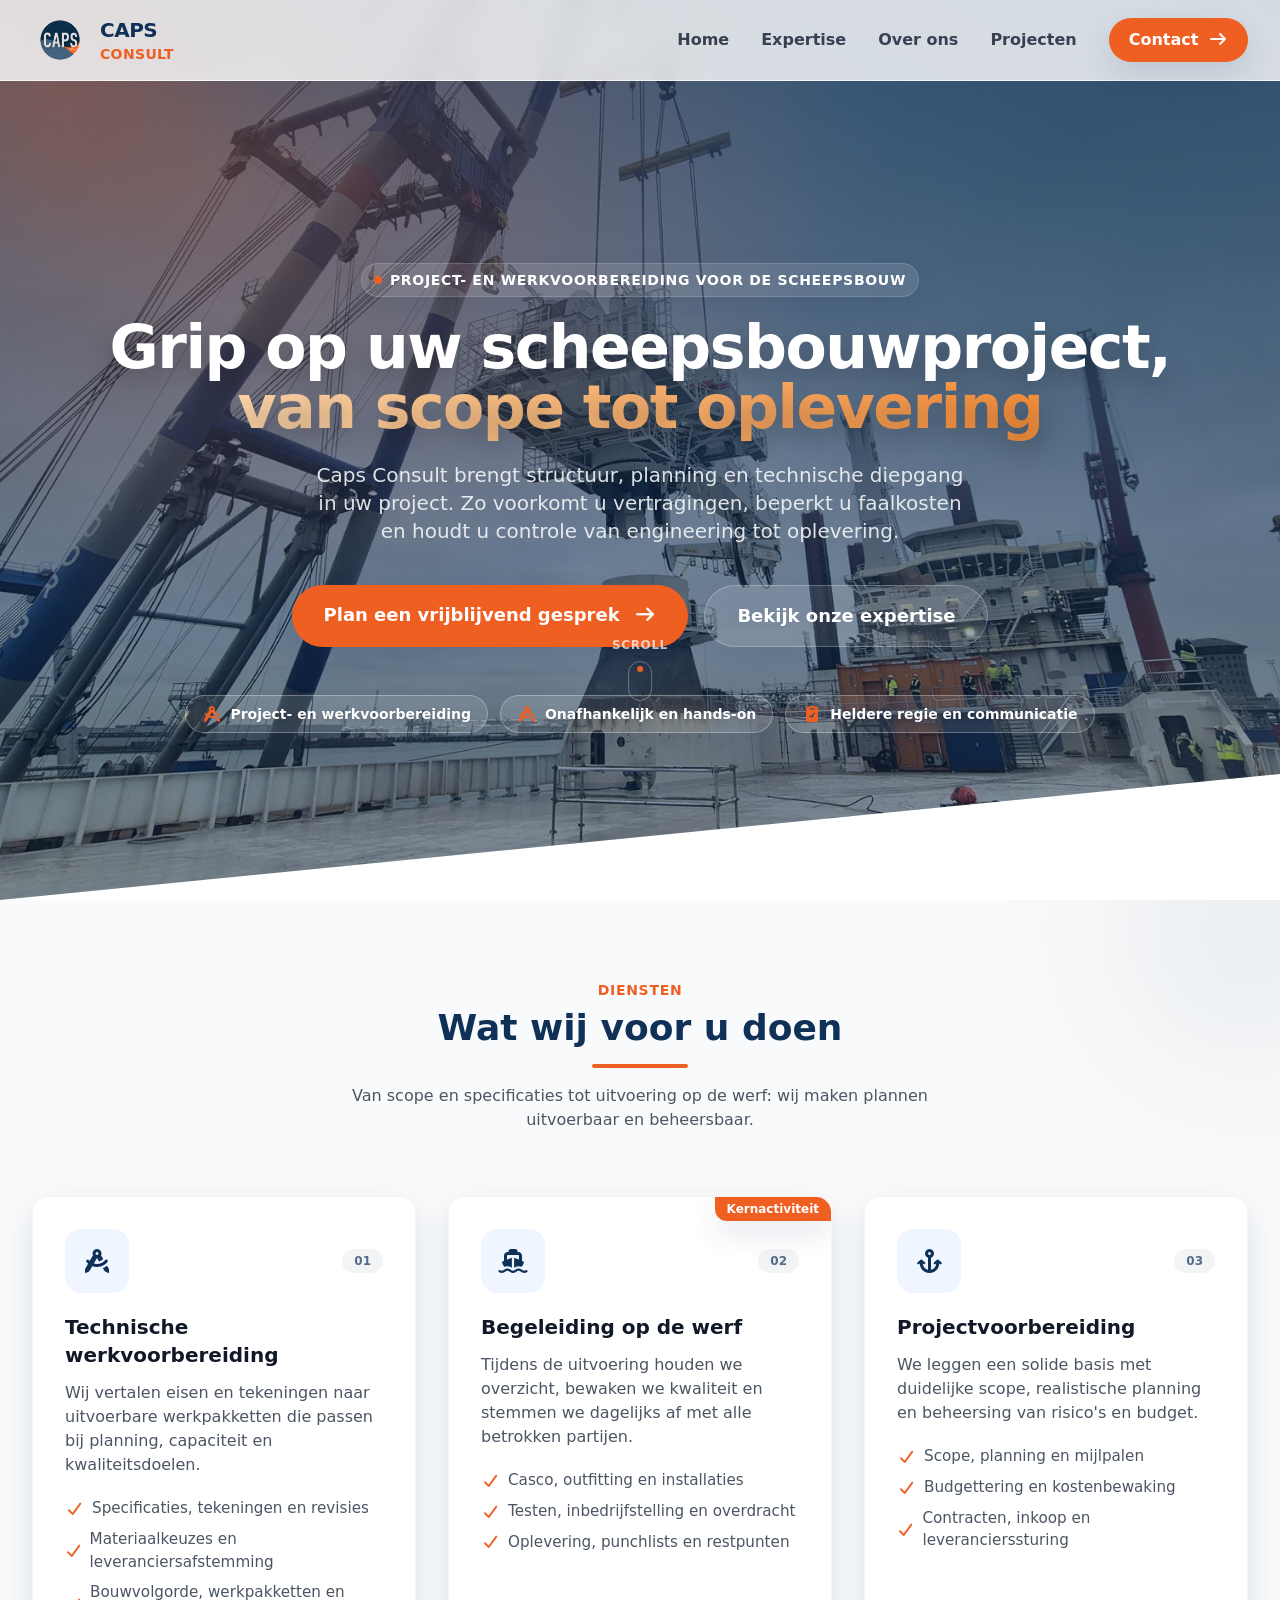
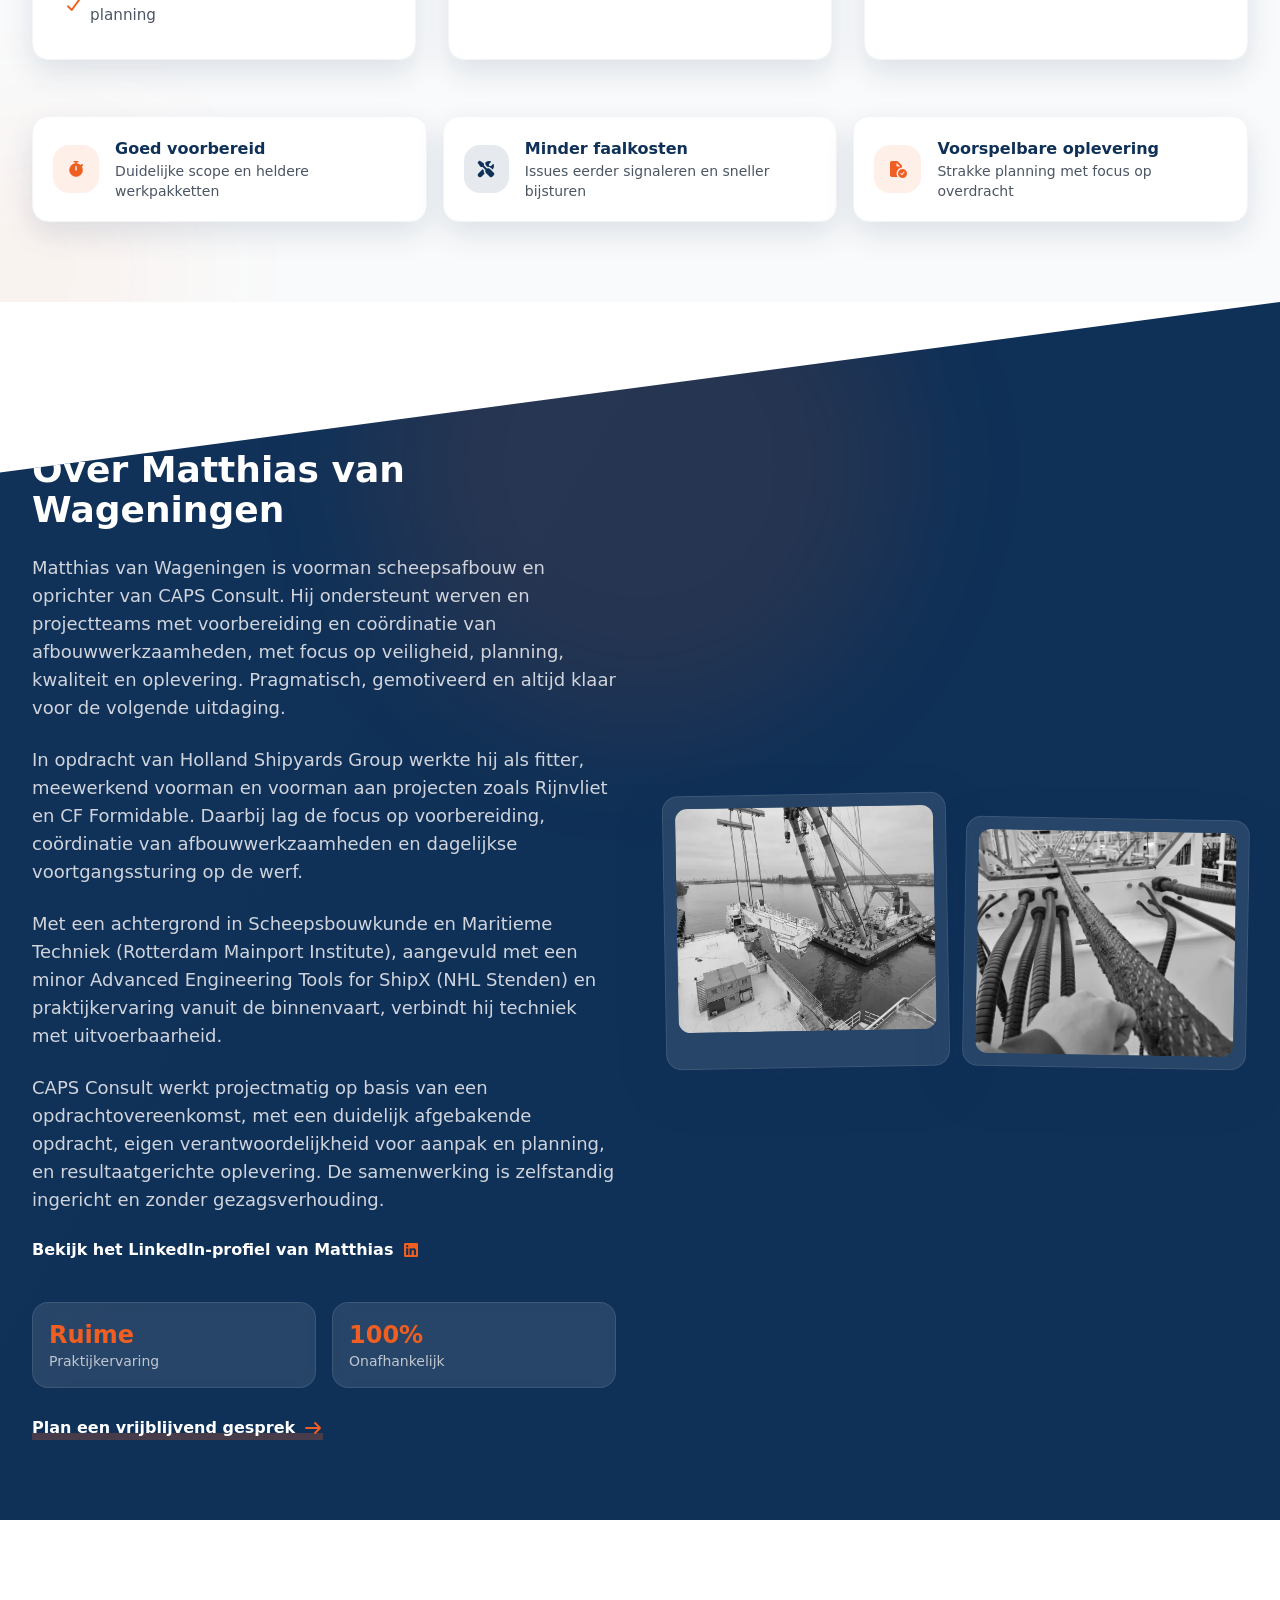
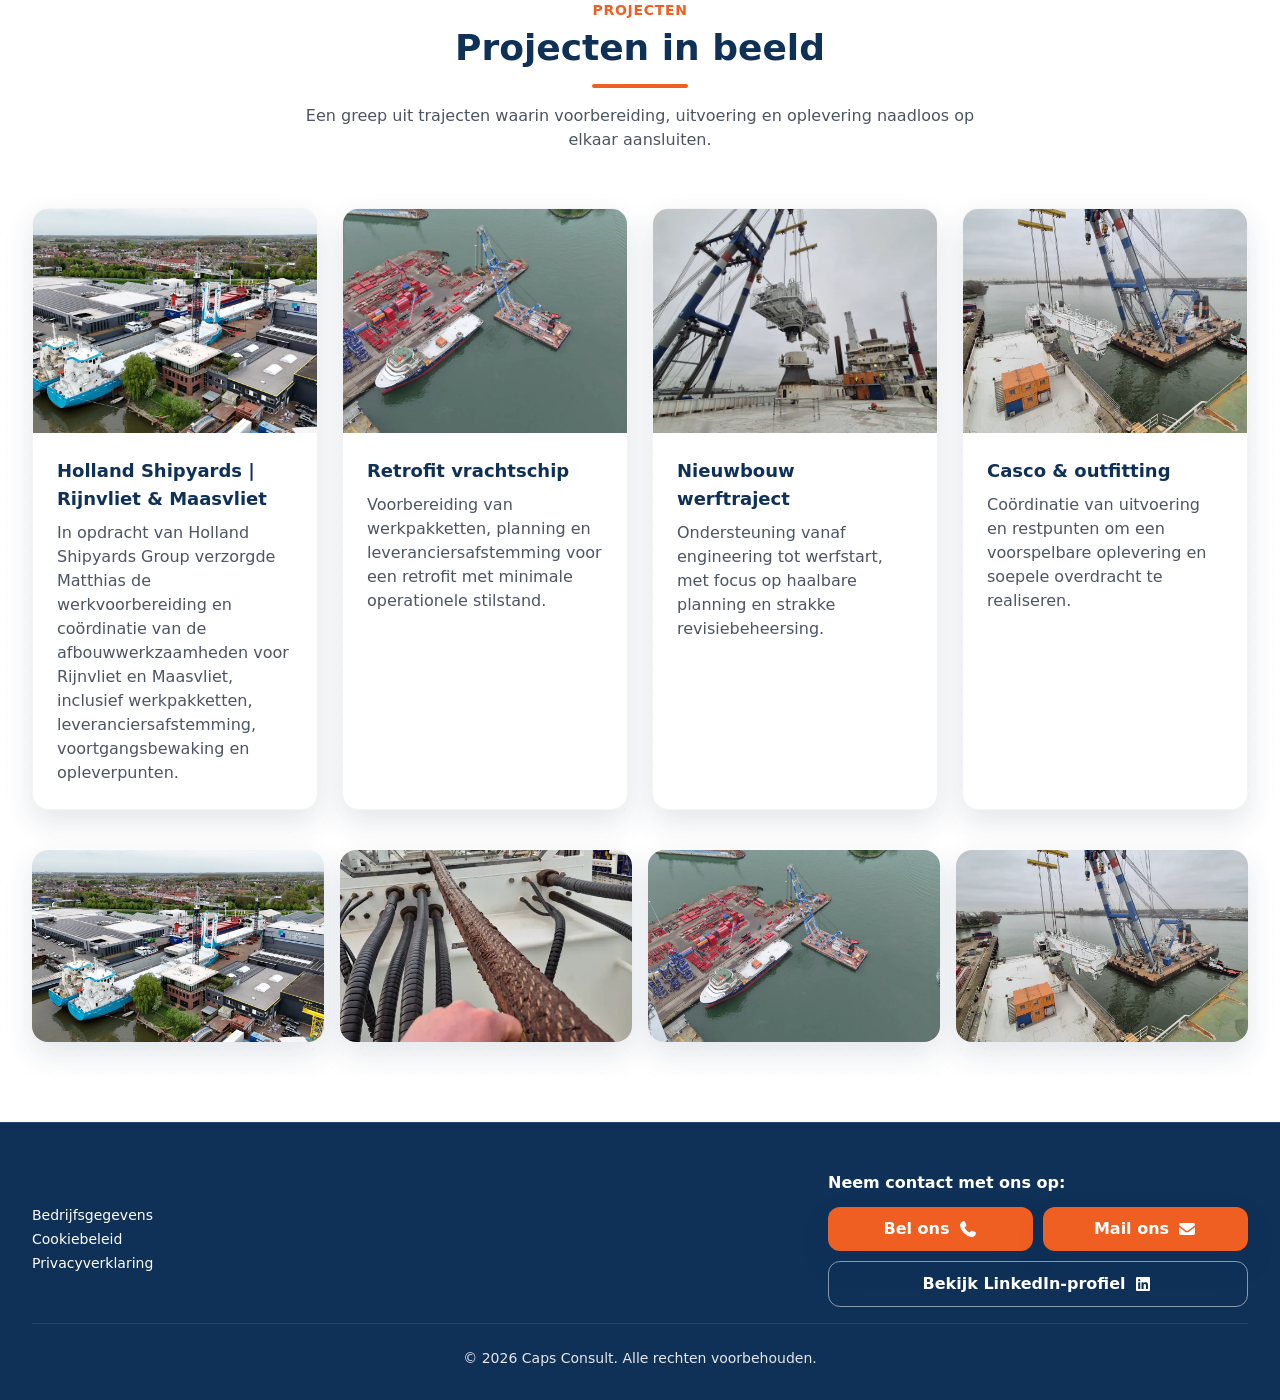
==== commit de3468de: "Verfijn mobiele hero: subtielere schuine snede en nette gecentreerde lay-out Co-authored-by: reinoud" ====
--- a/index.html
+++ b/index.html
@@ -105,7 +105,7 @@
 
     /* Diagonals */
     .diagonal-divider {
-      clip-path: polygon(0 0, 100% 0, 100% 92%, 0 100%);
+      clip-path: polygon(0 0, 100% 0, 100% 96%, 0 100%);
     }
 
     @media (min-width: 768px) {
@@ -277,7 +277,7 @@
 
   <main id="main-content">
   <!-- Hero -->
-  <section id="home" class="relative min-h-[max(480px,100svh)] sm:min-h-[max(560px,100svh)] md:min-h-[max(560px,100dvh)] flex items-start md:items-center justify-center diagonal-divider overflow-hidden">
+  <section id="home" class="relative min-h-[max(480px,100svh)] sm:min-h-[max(560px,100svh)] md:min-h-[max(560px,100dvh)] flex items-center justify-center diagonal-divider overflow-hidden">
     <div class="absolute inset-0 z-0">
       <img src="images/kraaninstallatie-scheepsdek-1280.webp" srcset="images/kraaninstallatie-scheepsdek-1280.webp 1280w, images/kraaninstallatie-scheepsdek-1920.webp 1920w" sizes="100vw" alt="Kraaninstallatie op scheepsdek" width="1920" height="1080" loading="eager" fetchpriority="high" decoding="async" class="w-full h-full object-cover scale-[1.02]" />
       <div class="absolute inset-0 hero-overlay"></div>
@@ -290,7 +290,7 @@
       <div class="absolute -bottom-24 -right-24 w-72 h-72 bg-white/10 rounded-full blur-3xl animate-glow" style="animation-delay: 1.2s"></div>
     </div>
 
-    <div class="relative z-10 max-w-7xl mx-auto px-4 sm:px-6 lg:px-8 text-center pt-20 md:pt-24">
+    <div class="relative z-10 max-w-7xl mx-auto px-4 sm:px-6 lg:px-8 text-center pt-20 md:pt-24 pb-14 sm:pb-16 md:pb-0">
       <div class="animate-fadeUp">
         <span class="inline-flex items-center gap-2 py-1.5 px-3 rounded-full bg-white/10 backdrop-blur border border-white/15 text-white text-xs md:text-sm font-extrabold tracking-wider mb-5 uppercase shadow-soft">
           <span class="inline-block w-2 h-2 rounded-full bg-caps-orange animate-pulse"></span>
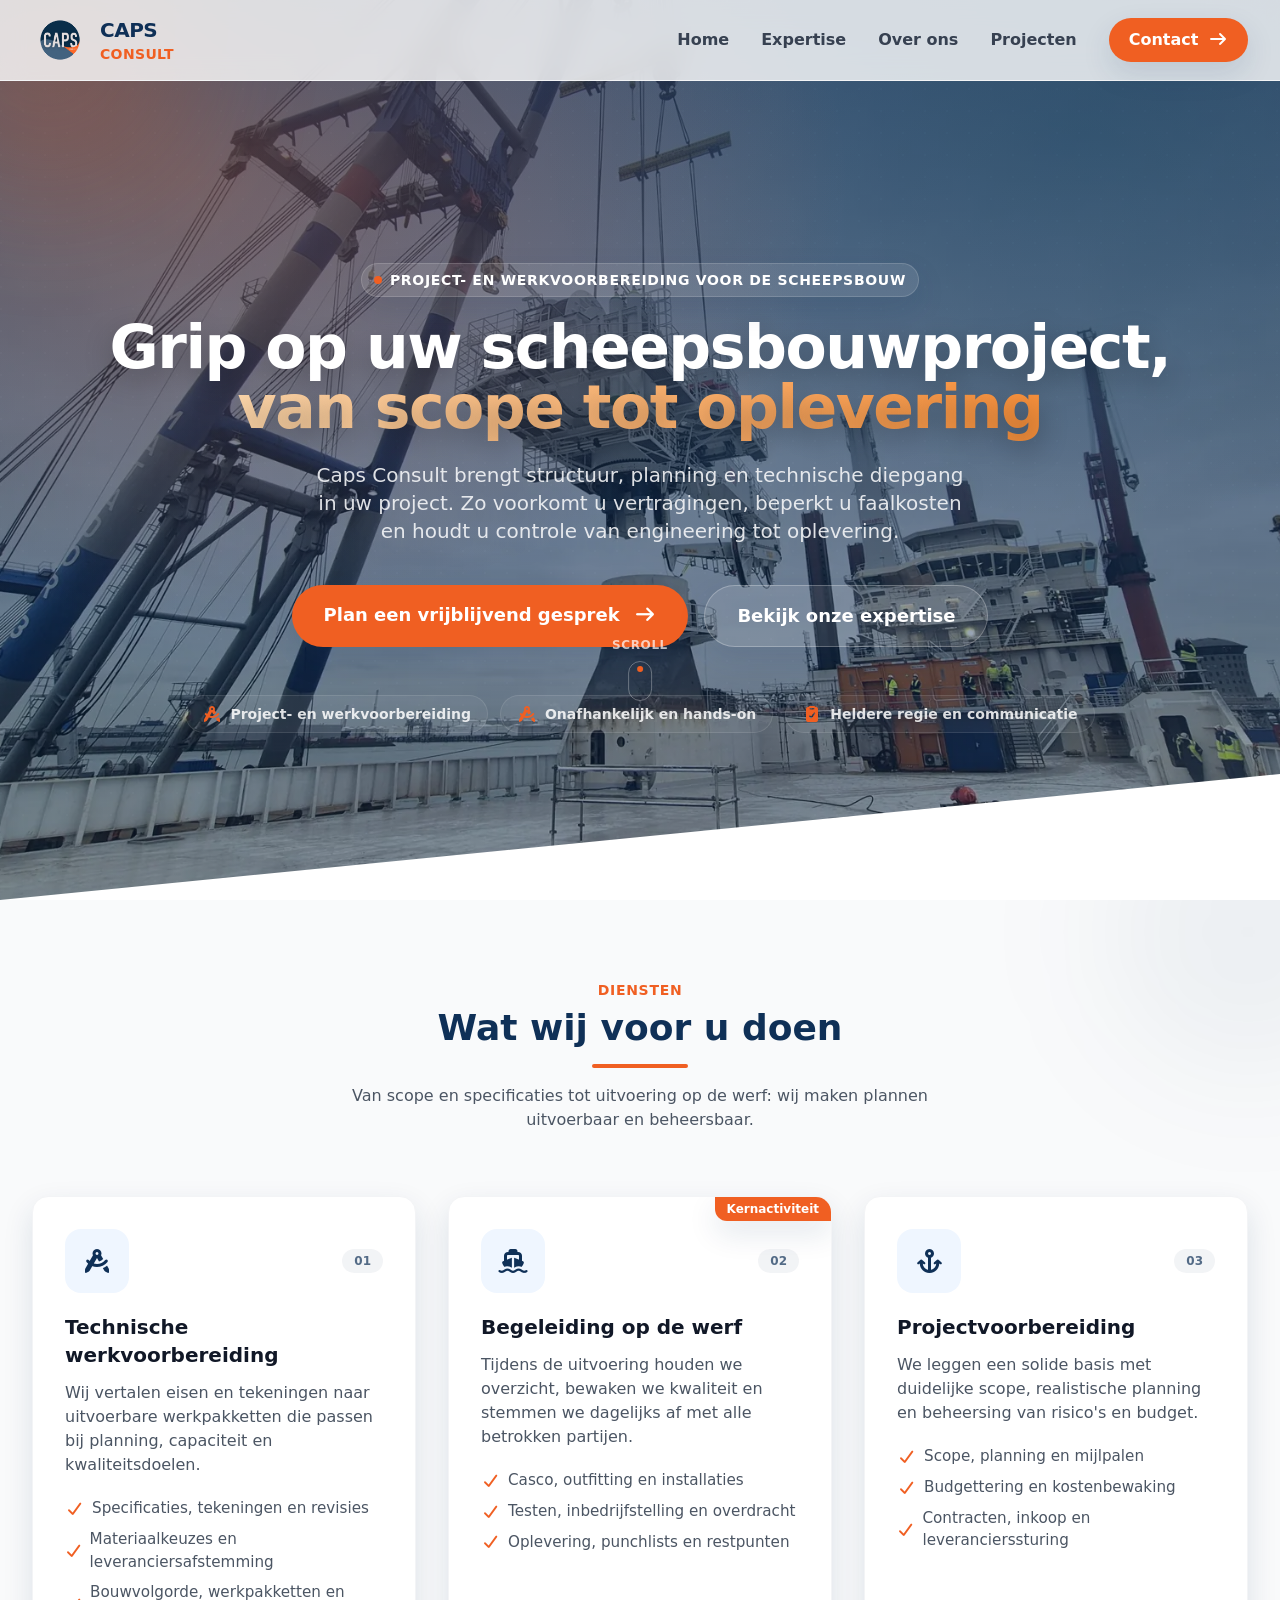
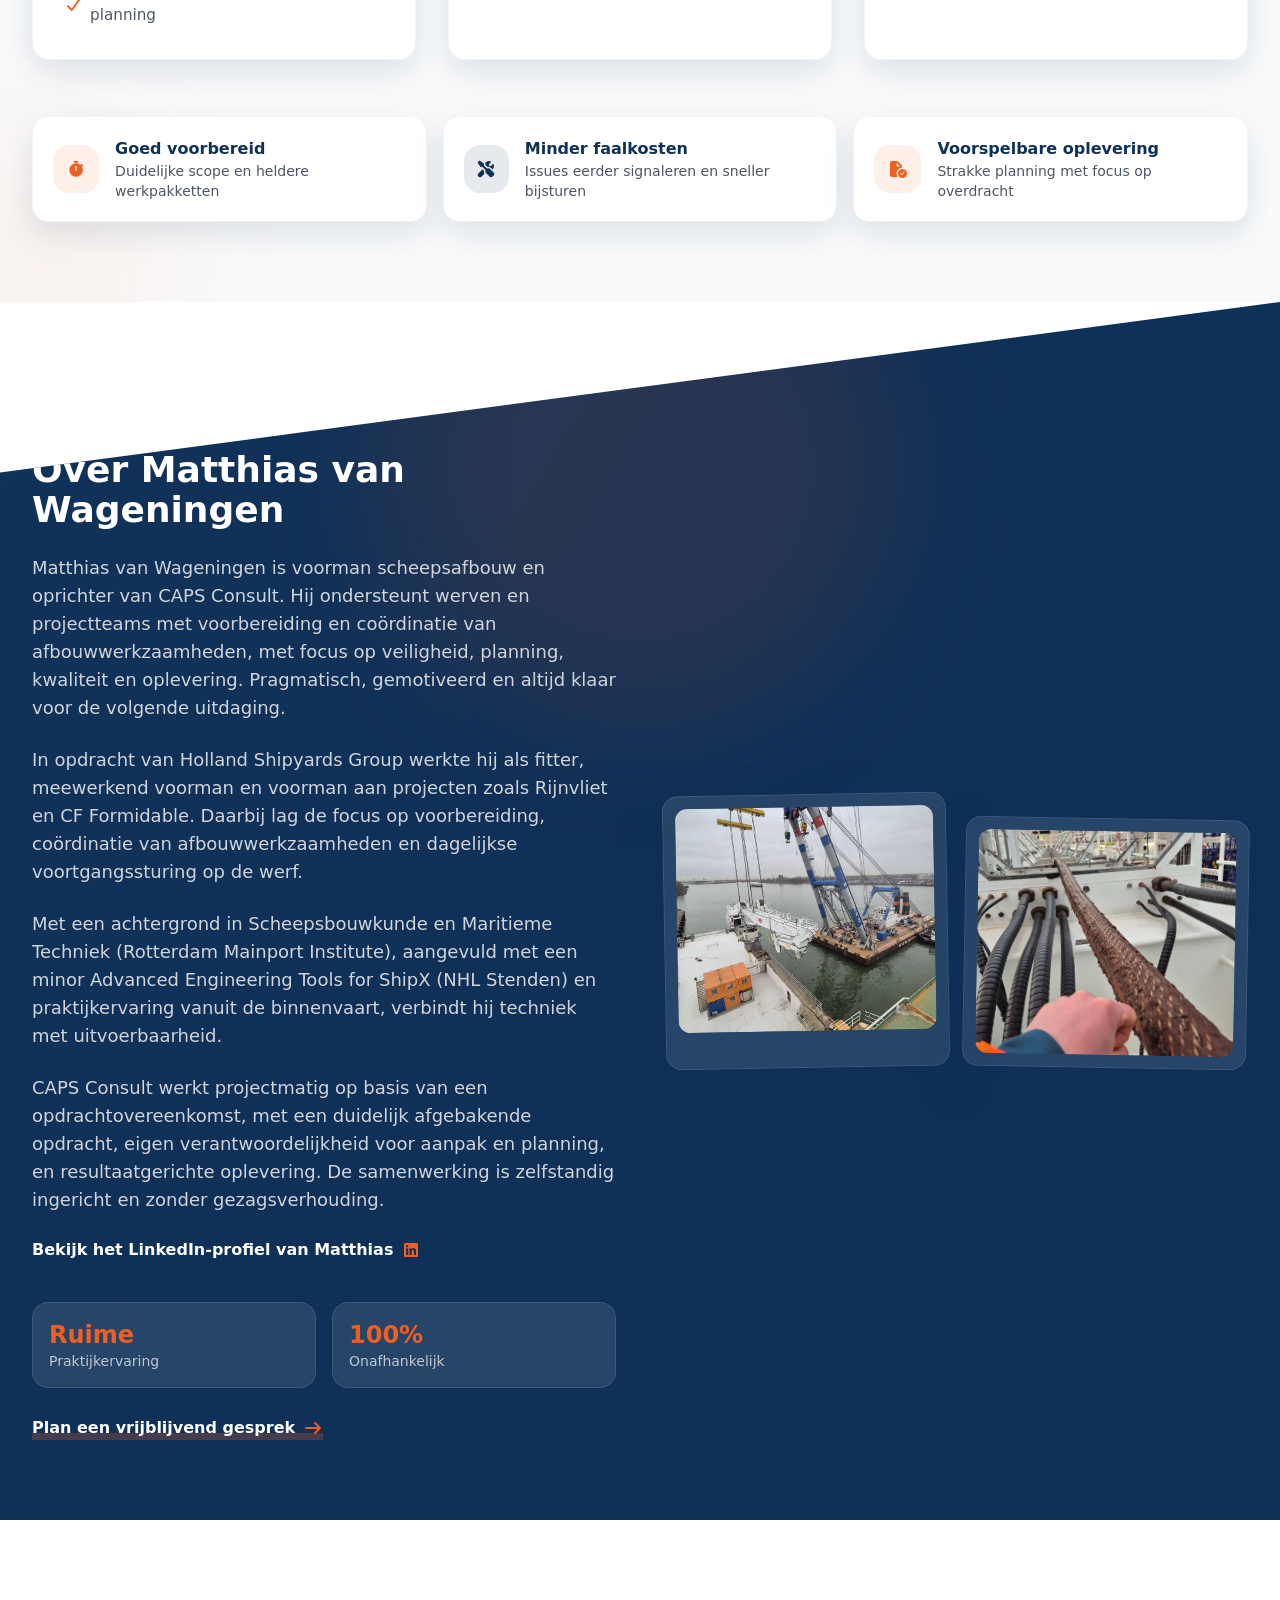
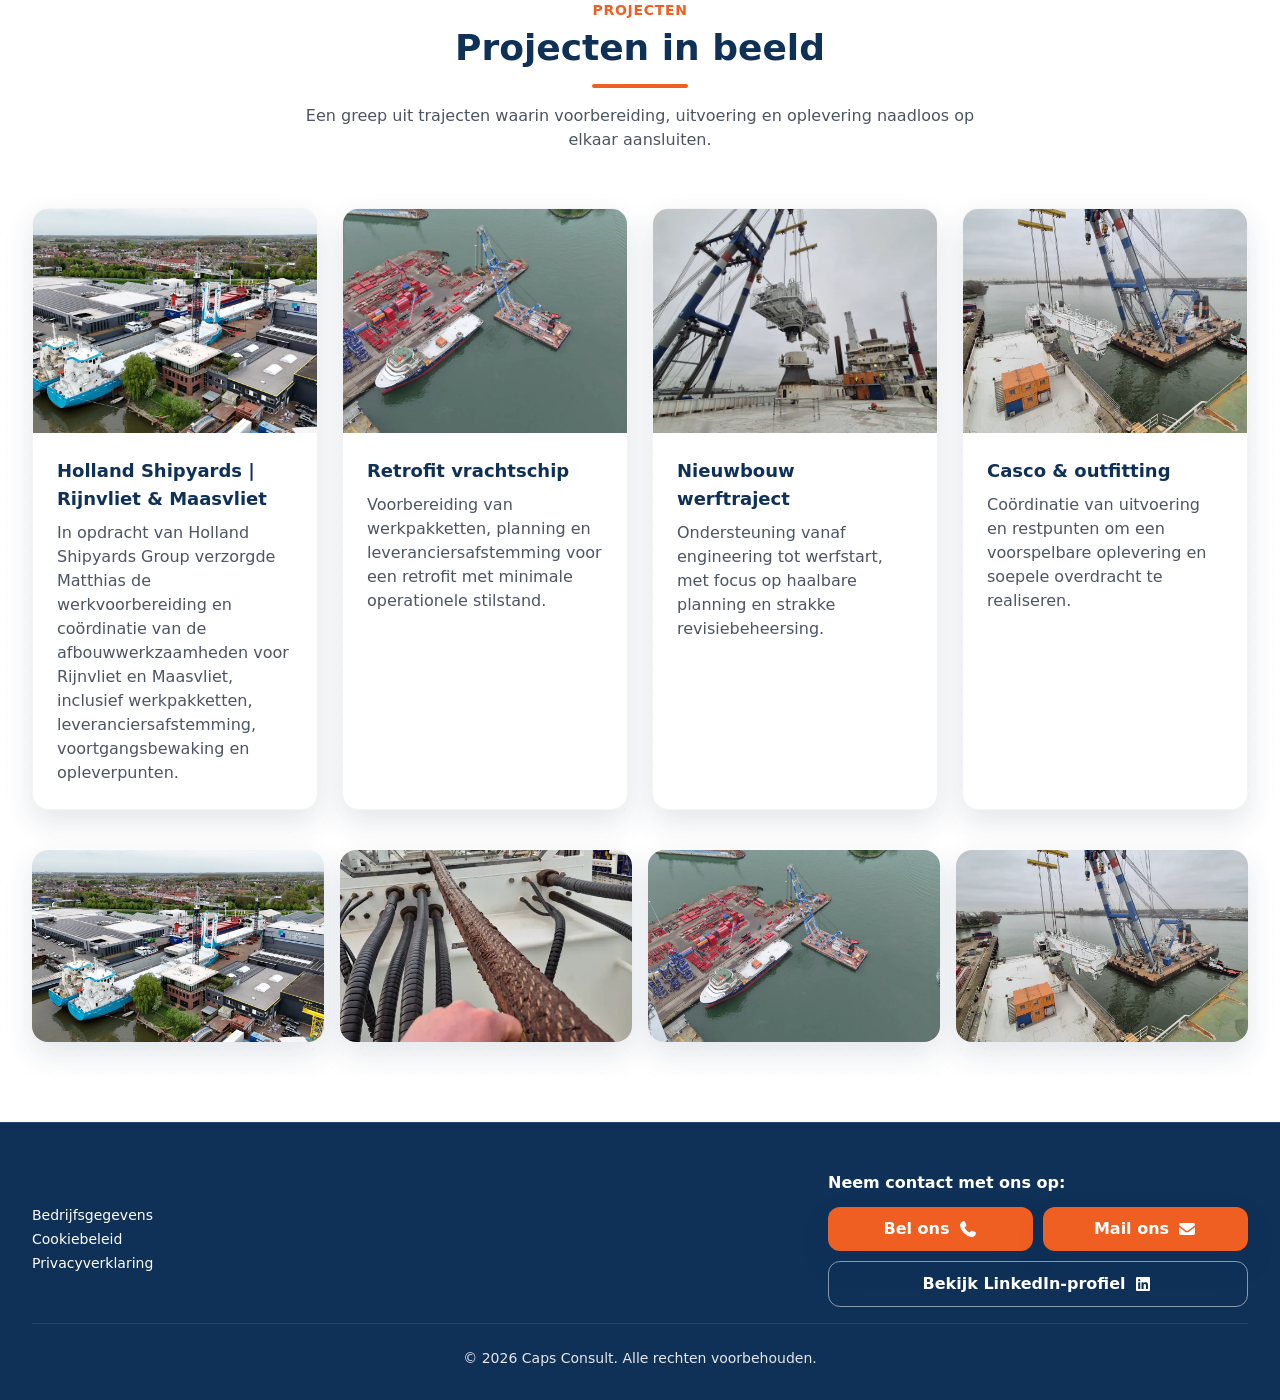
==== commit 6a5a9d16: "Herstel originele USP-tekststijl en zet blok subtiel hoger op mobiel Co-authored-by: reinoudvanwagen" ====
--- a/index.html
+++ b/index.html
@@ -290,7 +290,7 @@
       <div class="absolute -bottom-24 -right-24 w-72 h-72 bg-white/10 rounded-full blur-3xl animate-glow" style="animation-delay: 1.2s"></div>
     </div>
 
-    <div class="relative z-10 max-w-7xl mx-auto px-4 sm:px-6 lg:px-8 text-center pt-20 md:pt-24 pb-14 sm:pb-16 md:pb-0">
+    <div class="relative z-10 max-w-7xl mx-auto px-4 sm:px-6 lg:px-8 text-center pt-20 md:pt-24">
       <div class="animate-fadeUp">
         <span class="inline-flex items-center gap-2 py-1.5 px-3 rounded-full bg-white/10 backdrop-blur border border-white/15 text-white text-xs md:text-sm font-extrabold tracking-wider mb-5 uppercase shadow-soft">
           <span class="inline-block w-2 h-2 rounded-full bg-caps-orange animate-pulse"></span>
@@ -319,18 +319,18 @@
         </div>
 
         <!-- Mini credibility strip -->
-        <div class="mt-8 md:mt-12 flex flex-col sm:flex-row gap-3 justify-center items-stretch sm:items-center text-white w-full sm:w-auto">
-          <div class="flex w-full sm:w-auto items-center justify-start sm:justify-center gap-2 px-4 py-2 rounded-xl sm:rounded-full bg-slate-950/45 sm:bg-white/10 backdrop-blur-md border border-white/30 shadow-soft">
-            <i class="fa-solid fa-drafting-compass text-caps-orange shrink-0"></i>
-            <span class="min-w-0 text-[0.92rem] sm:text-sm font-bold text-white drop-shadow leading-snug text-left sm:text-center">Project- en werkvoorbereiding</span>
-          </div>
-          <div class="flex w-full sm:w-auto items-center justify-start sm:justify-center gap-2 px-4 py-2 rounded-xl sm:rounded-full bg-slate-950/45 sm:bg-white/10 backdrop-blur-md border border-white/30 shadow-soft">
-            <i class="fa-solid fa-compass-drafting text-caps-orange shrink-0"></i>
-            <span class="min-w-0 text-[0.92rem] sm:text-sm font-bold text-white drop-shadow leading-snug text-left sm:text-center">Onafhankelijk en hands-on</span>
-          </div>
-          <div class="flex w-full sm:w-auto items-center justify-start sm:justify-center gap-2 px-4 py-2 rounded-xl sm:rounded-full bg-slate-950/45 sm:bg-white/10 backdrop-blur-md border border-white/30 shadow-soft">
-            <i class="fa-solid fa-clipboard-check text-caps-orange shrink-0"></i>
-            <span class="min-w-0 text-[0.92rem] sm:text-sm font-bold text-white drop-shadow leading-snug text-left sm:text-center">Heldere regie en communicatie</span>
+        <div class="mt-10 md:mt-12 relative -translate-y-2 sm:translate-y-0 flex flex-col sm:flex-row gap-3 justify-center items-center text-white/85">
+          <div class="inline-flex items-center gap-2 px-4 py-2 rounded-full bg-white/5 border border-white/10">
+            <i class="fa-solid fa-drafting-compass text-caps-orange"></i>
+            <span class="text-sm font-semibold">Project- en werkvoorbereiding</span>
+          </div>
+          <div class="inline-flex items-center gap-2 px-4 py-2 rounded-full bg-white/5 border border-white/10">
+            <i class="fa-solid fa-compass-drafting text-caps-orange"></i>
+            <span class="text-sm font-semibold">Onafhankelijk en hands-on</span>
+          </div>
+          <div class="inline-flex items-center gap-2 px-4 py-2 rounded-full bg-white/5 border border-white/10">
+            <i class="fa-solid fa-clipboard-check text-caps-orange"></i>
+            <span class="text-sm font-semibold">Heldere regie en communicatie</span>
           </div>
         </div>
       </div>
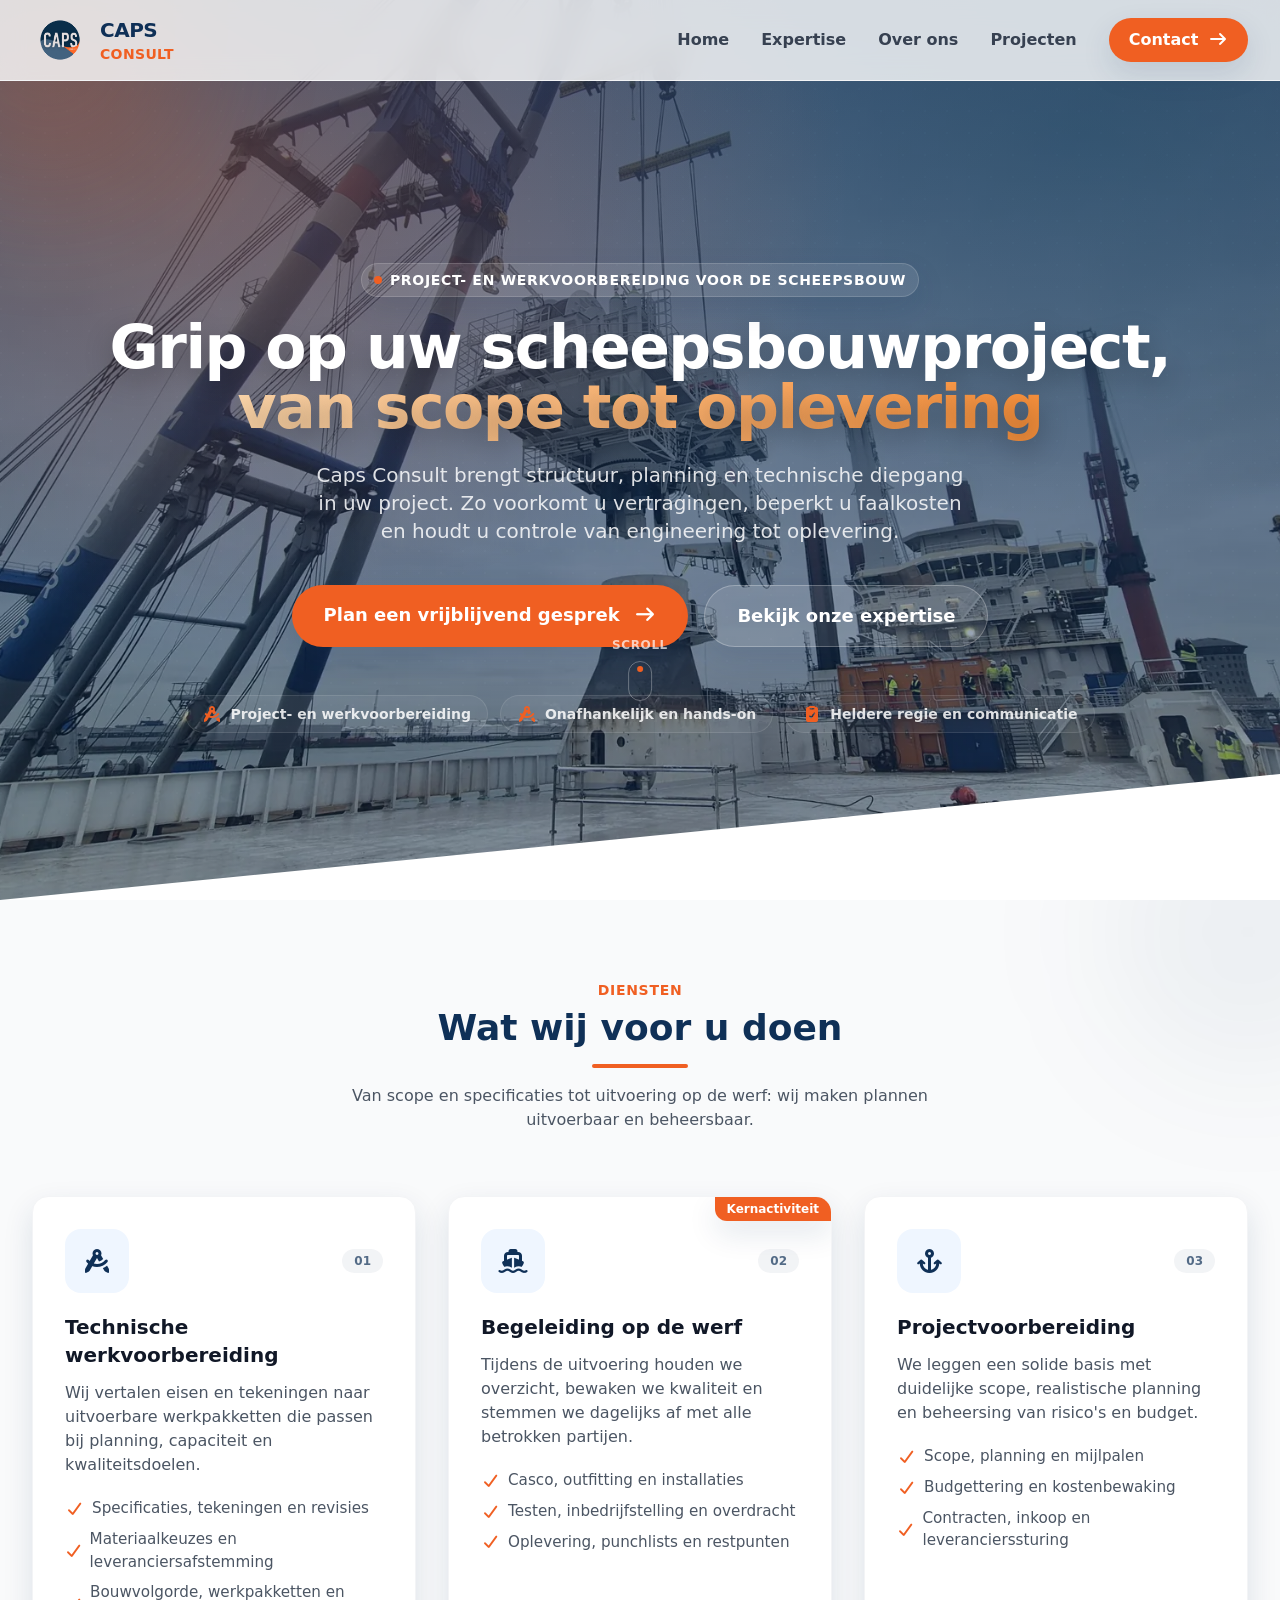
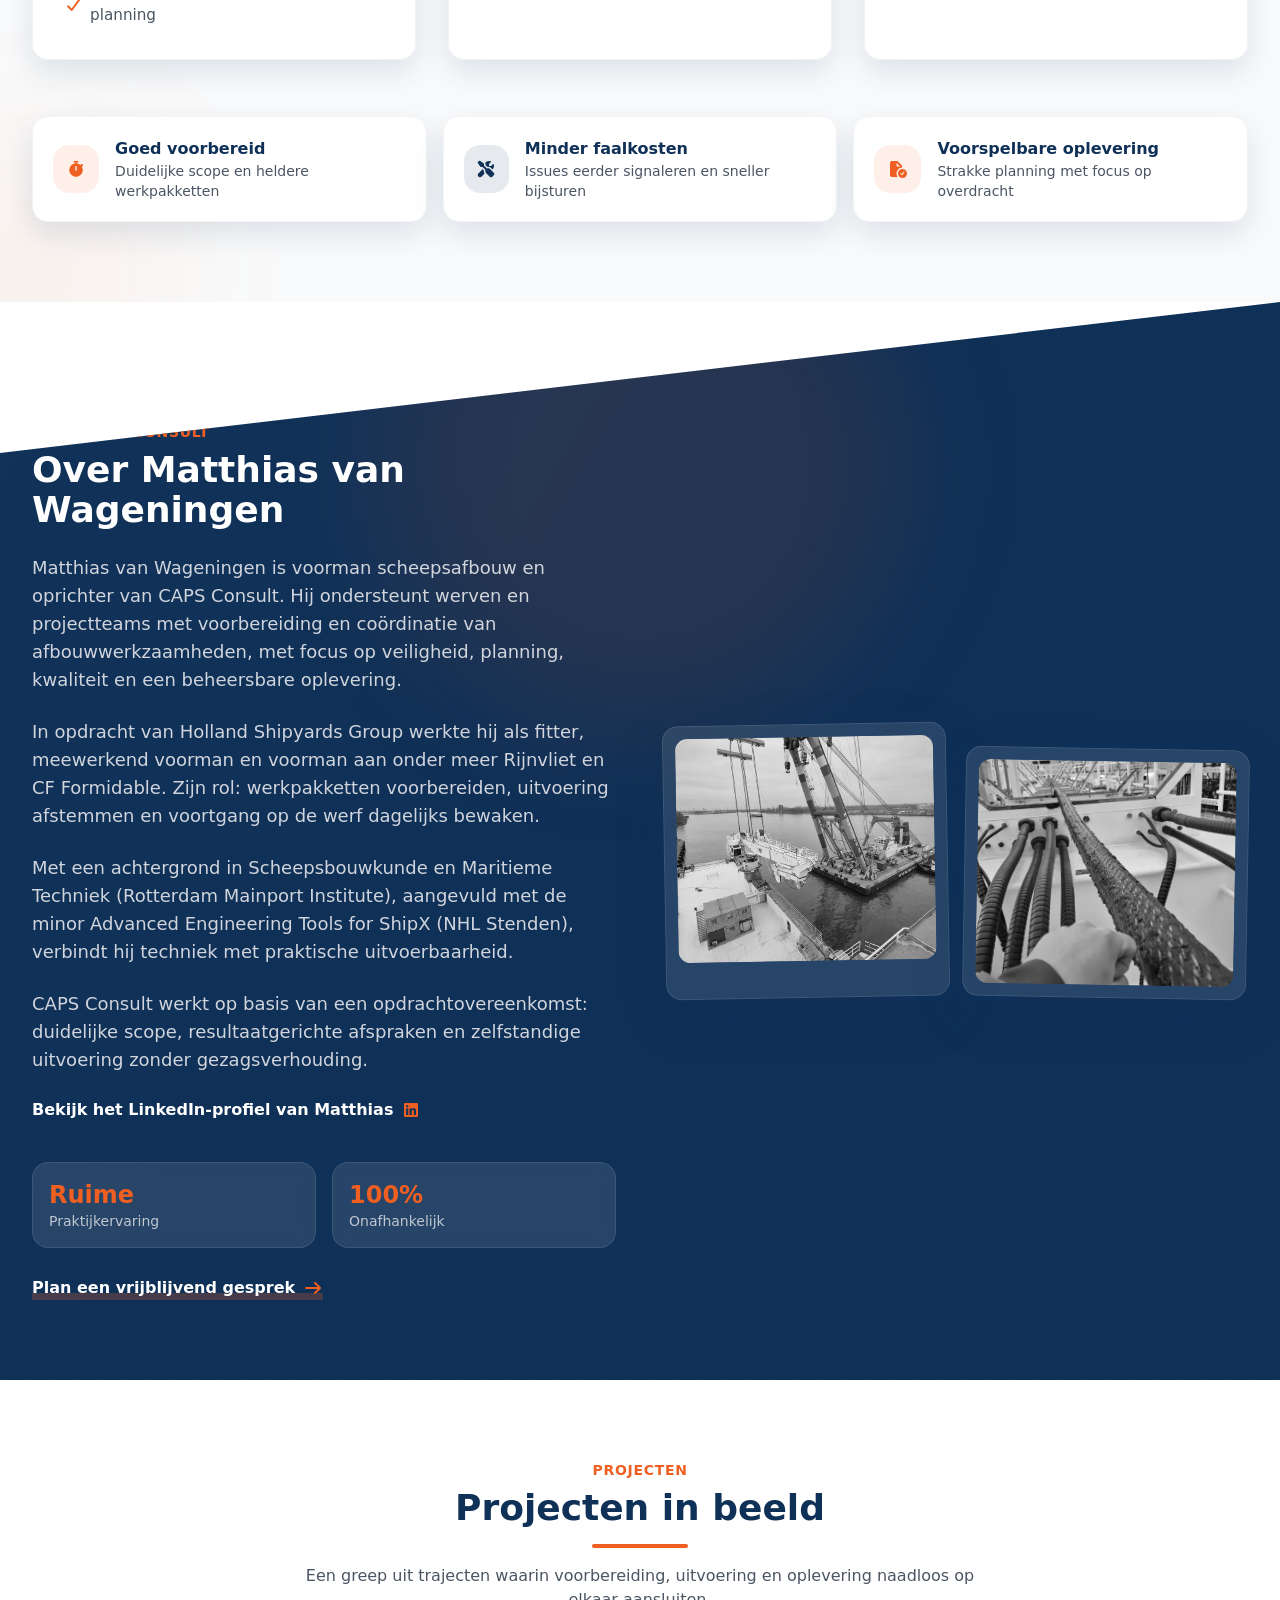
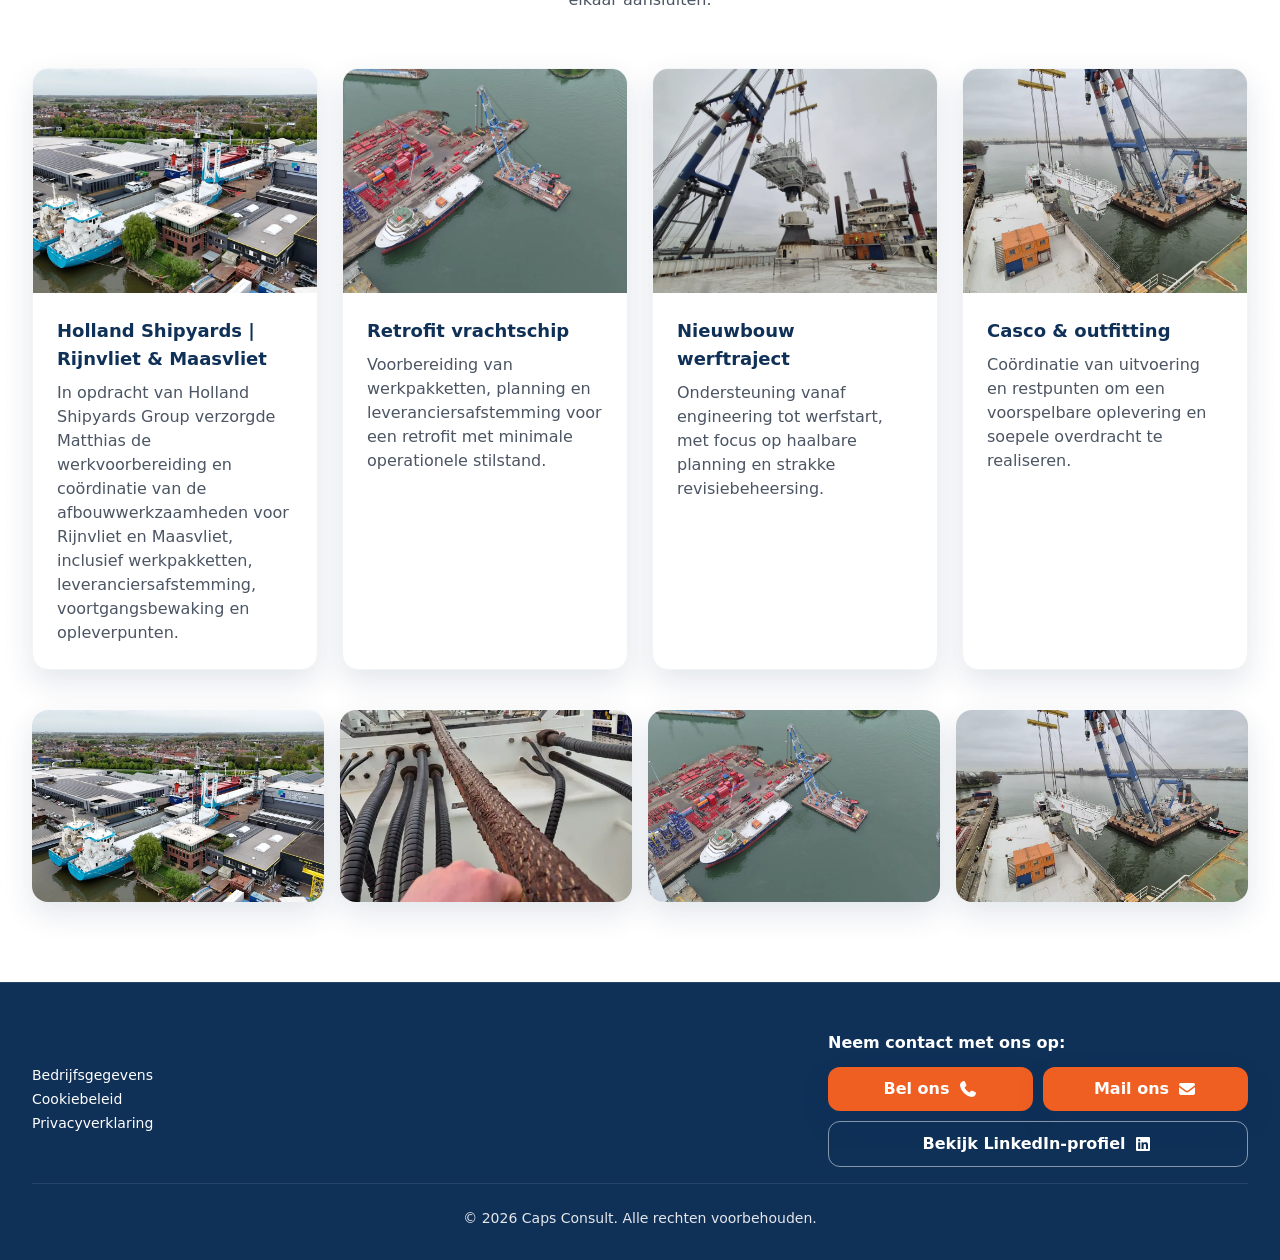
==== commit bcb17443: "Maak Over Matthias tekst compacter en beter leesbaar Co-authored-by: reinoudvanwageningen-droid <rei" ====
--- a/index.html
+++ b/index.html
@@ -6,22 +6,22 @@
   <title>Caps Consult | Project- en Werkvoorbereiding in de Scheepsbouw</title>
   <meta name="description" content="Caps Consult ondersteunt scheepsbouwprojecten met project- en werkvoorbereiding, werfbegeleiding en oplevering. Praktisch, onafhankelijk en resultaatgericht." />
   <meta name="theme-color" content="#0F3057" />
-  <link rel="canonical" href="https://capsconsult.nl/" />
+  <link rel="canonical" href="https://reinoudvanwageningen-droid.github.io/capsconsult/" />
   <meta property="og:locale" content="nl_NL" />
   <meta property="og:type" content="website" />
   <meta property="og:title" content="Caps Consult | Project- en Werkvoorbereiding in de Scheepsbouw" />
   <meta property="og:description" content="Caps Consult ondersteunt scheepsbouwprojecten met project- en werkvoorbereiding, werfbegeleiding en oplevering." />
-  <meta property="og:url" content="https://capsconsult.nl/" />
+  <meta property="og:url" content="https://reinoudvanwageningen-droid.github.io/capsconsult/" />
   <meta property="og:site_name" content="Caps Consult" />
-  <meta property="og:image" content="https://capsconsult.nl/images/kraaninstallatie-scheepsdek.jpeg" />
+  <meta property="og:image" content="https://reinoudvanwageningen-droid.github.io/capsconsult/images/kraaninstallatie-scheepsdek.jpeg" />
   <meta name="twitter:card" content="summary_large_image" />
   <meta name="twitter:title" content="Caps Consult | Project- en Werkvoorbereiding in de Scheepsbouw" />
   <meta name="twitter:description" content="Caps Consult ondersteunt scheepsbouwprojecten met project- en werkvoorbereiding, werfbegeleiding en oplevering." />
-  <meta name="twitter:image" content="https://capsconsult.nl/images/kraaninstallatie-scheepsdek.jpeg" />
+  <meta name="twitter:image" content="https://reinoudvanwageningen-droid.github.io/capsconsult/images/kraaninstallatie-scheepsdek.jpeg" />
   <link rel="preload" as="image" href="images/kraaninstallatie-scheepsdek-1920.webp" />
 
-  <!-- Tailwind CSS (self-hosted) -->
-  <script src="vendor/tailwind/tailwindcdn.js"></script>
+  <!-- Tailwind CSS (static build) -->
+  <link rel="stylesheet" href="assets/tailwind.css" />
 
   <!-- FontAwesome Icons (self-hosted) -->
   <link rel="stylesheet" href="vendor/fontawesome/css/all.min.css" />
@@ -31,58 +31,6 @@
       const prefersDark = window.matchMedia("(prefers-color-scheme: dark)").matches;
       document.documentElement.classList.toggle("dark", prefersDark);
     })();
-
-    tailwind.config = {
-      darkMode: "class",
-      theme: {
-        extend: {
-          colors: {
-            caps: {
-              blue: "#0F3057",
-              light: "#1B4965",
-              orange: "#F05F22",
-              gray: "#F3F4F6",
-            },
-          },
-          fontFamily: {
-            sans: ["Inter", "system-ui", "-apple-system", "Segoe UI", "Roboto", "Arial", "sans-serif"],
-          },
-          keyframes: {
-            floaty: {
-              "0%, 100%": { transform: "translateY(0)" },
-              "50%": { transform: "translateY(-10px)" },
-            },
-            shimmer: {
-              "0%": { backgroundPosition: "0% 50%" },
-              "100%": { backgroundPosition: "200% 50%" },
-            },
-            fadeUp: {
-              "0%": { opacity: 0, transform: "translateY(18px)" },
-              "100%": { opacity: 1, transform: "translateY(0)" },
-            },
-            fadeIn: {
-              "0%": { opacity: 0 },
-              "100%": { opacity: 1 },
-            },
-            glow: {
-              "0%, 100%": { opacity: 0.55 },
-              "50%": { opacity: 0.9 },
-            },
-          },
-          animation: {
-            floaty: "floaty 8s ease-in-out infinite",
-            shimmer: "shimmer 6s linear infinite",
-            fadeUp: "fadeUp 650ms ease-out both",
-            fadeIn: "fadeIn 500ms ease-out both",
-            glow: "glow 3.5s ease-in-out infinite",
-          },
-          boxShadow: {
-            soft: "0 12px 30px rgba(15,48,87,0.12)",
-            soft2: "0 18px 50px rgba(15,48,87,0.18)",
-          },
-        },
-      },
-    };
   </script>
 
   <style>
@@ -192,10 +140,10 @@
       "@graph": [
         {
           "@type": "Organization",
-          "@id": "https://capsconsult.nl/#organization",
+          "@id": "https://reinoudvanwageningen-droid.github.io/capsconsult/#organization",
           "name": "Caps Consult",
-          "url": "https://capsconsult.nl",
-          "logo": "https://capsconsult.nl/images/caps-consult-logo-transparent.png",
+          "url": "https://reinoudvanwageningen-droid.github.io/capsconsult/",
+          "logo": "https://reinoudvanwageningen-droid.github.io/capsconsult/images/caps-consult-logo-transparent.png",
           "email": "capsconsult@outlook.com",
           "telephone": "+31 6 43 72 50 43",
           "sameAs": [
@@ -204,10 +152,10 @@
         },
         {
           "@type": "LocalBusiness",
-          "@id": "https://capsconsult.nl/#localbusiness",
+          "@id": "https://reinoudvanwageningen-droid.github.io/capsconsult/#localbusiness",
           "name": "Caps Consult",
-          "url": "https://capsconsult.nl",
-          "image": "https://capsconsult.nl/images/kraaninstallatie-scheepsdek.jpeg",
+          "url": "https://reinoudvanwageningen-droid.github.io/capsconsult/",
+          "image": "https://reinoudvanwageningen-droid.github.io/capsconsult/images/kraaninstallatie-scheepsdek.jpeg",
           "email": "capsconsult@outlook.com",
           "telephone": "+31 6 43 72 50 43",
           "priceRange": "€€",
@@ -270,6 +218,7 @@
         <a href="#home" onclick="toggleMobileMenu()" class="block px-4 py-3 text-lg font-semibold text-gray-700 dark:text-slate-200 hover:text-caps-orange hover:bg-gray-50 dark:hover:bg-slate-800 rounded-xl active:bg-gray-100 dark:active:bg-slate-700">Home</a>
         <a href="#diensten" onclick="toggleMobileMenu()" class="block px-4 py-3 text-lg font-semibold text-gray-700 dark:text-slate-200 hover:text-caps-orange hover:bg-gray-50 dark:hover:bg-slate-800 rounded-xl active:bg-gray-100 dark:active:bg-slate-700">Expertise</a>
         <a href="#over-ons" onclick="toggleMobileMenu()" class="block px-4 py-3 text-lg font-semibold text-gray-700 dark:text-slate-200 hover:text-caps-orange hover:bg-gray-50 dark:hover:bg-slate-800 rounded-xl active:bg-gray-100 dark:active:bg-slate-700">Over ons</a>
+        <a href="#referenties" onclick="toggleMobileMenu()" class="block px-4 py-3 text-lg font-semibold text-gray-700 dark:text-slate-200 hover:text-caps-orange hover:bg-gray-50 dark:hover:bg-slate-800 rounded-xl active:bg-gray-100 dark:active:bg-slate-700">Projecten</a>
         <a href="#contact" onclick="toggleMobileMenu()" class="block px-4 py-3 text-lg font-extrabold text-white bg-caps-orange rounded-xl text-center shadow-soft mt-3">Neem contact op</a>
       </div>
     </div>
@@ -467,23 +416,21 @@
           <p class="text-gray-200/90 mb-6 text-base md:text-lg leading-relaxed">
             Matthias van Wageningen is voorman scheepsafbouw en oprichter van CAPS Consult.
             Hij ondersteunt werven en projectteams met voorbereiding en coördinatie van afbouwwerkzaamheden,
-            met focus op veiligheid, planning, kwaliteit en oplevering. Pragmatisch, gemotiveerd en altijd
-            klaar voor de volgende uitdaging.
+            met focus op veiligheid, planning, kwaliteit en een beheersbare oplevering.
           </p>
           <p class="text-gray-200/90 mb-6 text-base md:text-lg leading-relaxed">
             In opdracht van Holland Shipyards Group werkte hij als fitter, meewerkend voorman en voorman
-            aan projecten zoals Rijnvliet en CF Formidable. Daarbij lag de focus op voorbereiding,
-            coördinatie van afbouwwerkzaamheden en dagelijkse voortgangssturing op de werf.
+            aan onder meer Rijnvliet en CF Formidable. Zijn rol: werkpakketten voorbereiden, uitvoering
+            afstemmen en voortgang op de werf dagelijks bewaken.
           </p>
           <p class="text-gray-200/90 mb-6 text-base md:text-lg leading-relaxed">
             Met een achtergrond in Scheepsbouwkunde en Maritieme Techniek (Rotterdam Mainport Institute),
-            aangevuld met een minor Advanced Engineering Tools for ShipX (NHL Stenden) en praktijkervaring
-            vanuit de binnenvaart, verbindt hij techniek met uitvoerbaarheid.
+            aangevuld met de minor Advanced Engineering Tools for ShipX (NHL Stenden), verbindt hij
+            techniek met praktische uitvoerbaarheid.
           </p>
           <p class="text-gray-200/90 mb-6 text-base md:text-lg leading-relaxed">
-            CAPS Consult werkt projectmatig op basis van een opdrachtovereenkomst, met een duidelijk
-            afgebakende opdracht, eigen verantwoordelijkheid voor aanpak en planning, en resultaatgerichte
-            oplevering. De samenwerking is zelfstandig ingericht en zonder gezagsverhouding.
+            CAPS Consult werkt op basis van een opdrachtovereenkomst: duidelijke scope,
+            resultaatgerichte afspraken en zelfstandige uitvoering zonder gezagsverhouding.
           </p>
           <a href="https://www.linkedin.com/in/matthias-van-wageningen-6a7758157/" target="_blank" rel="noopener noreferrer" aria-label="Bekijk LinkedIn-profiel van Matthias van Wageningen (opent in nieuw tabblad)" class="inline-flex items-center gap-2 text-white font-semibold hover:text-orange-200 transition mb-2">
             Bekijk het LinkedIn-profiel van Matthias
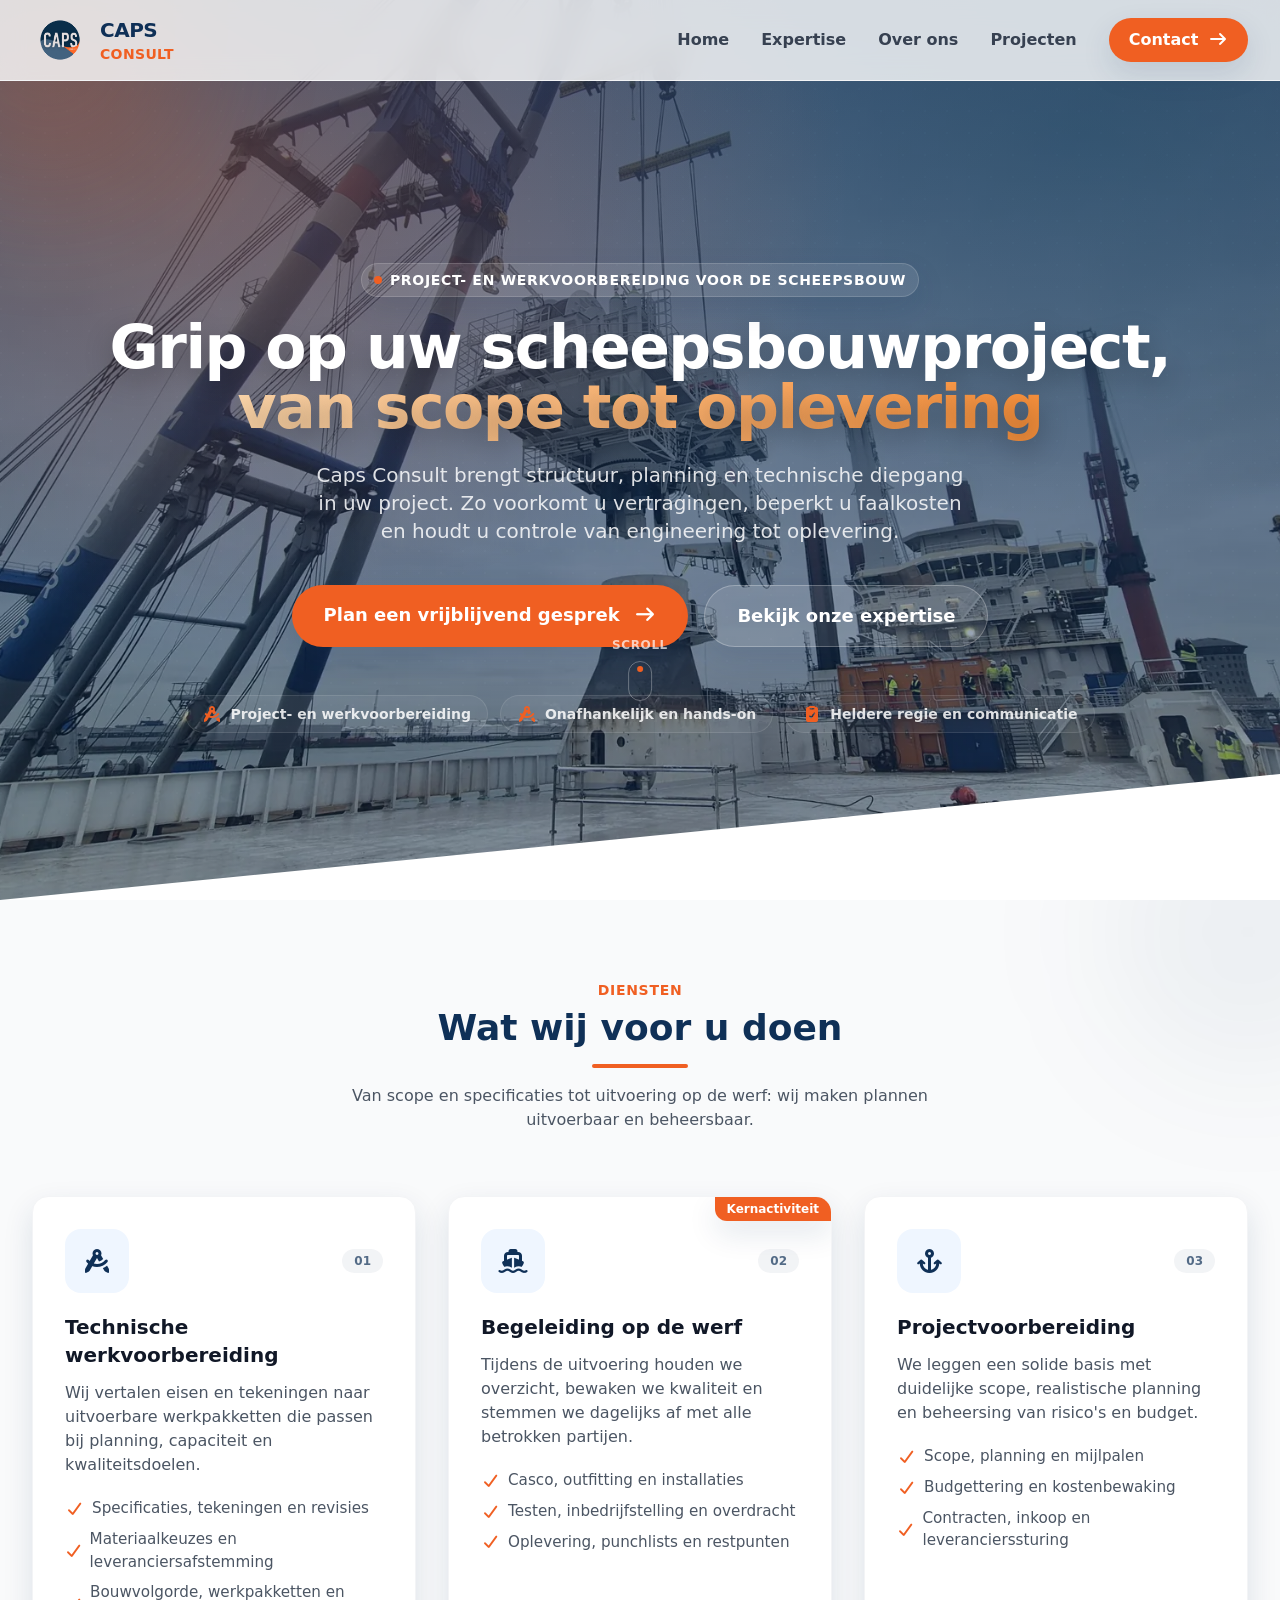
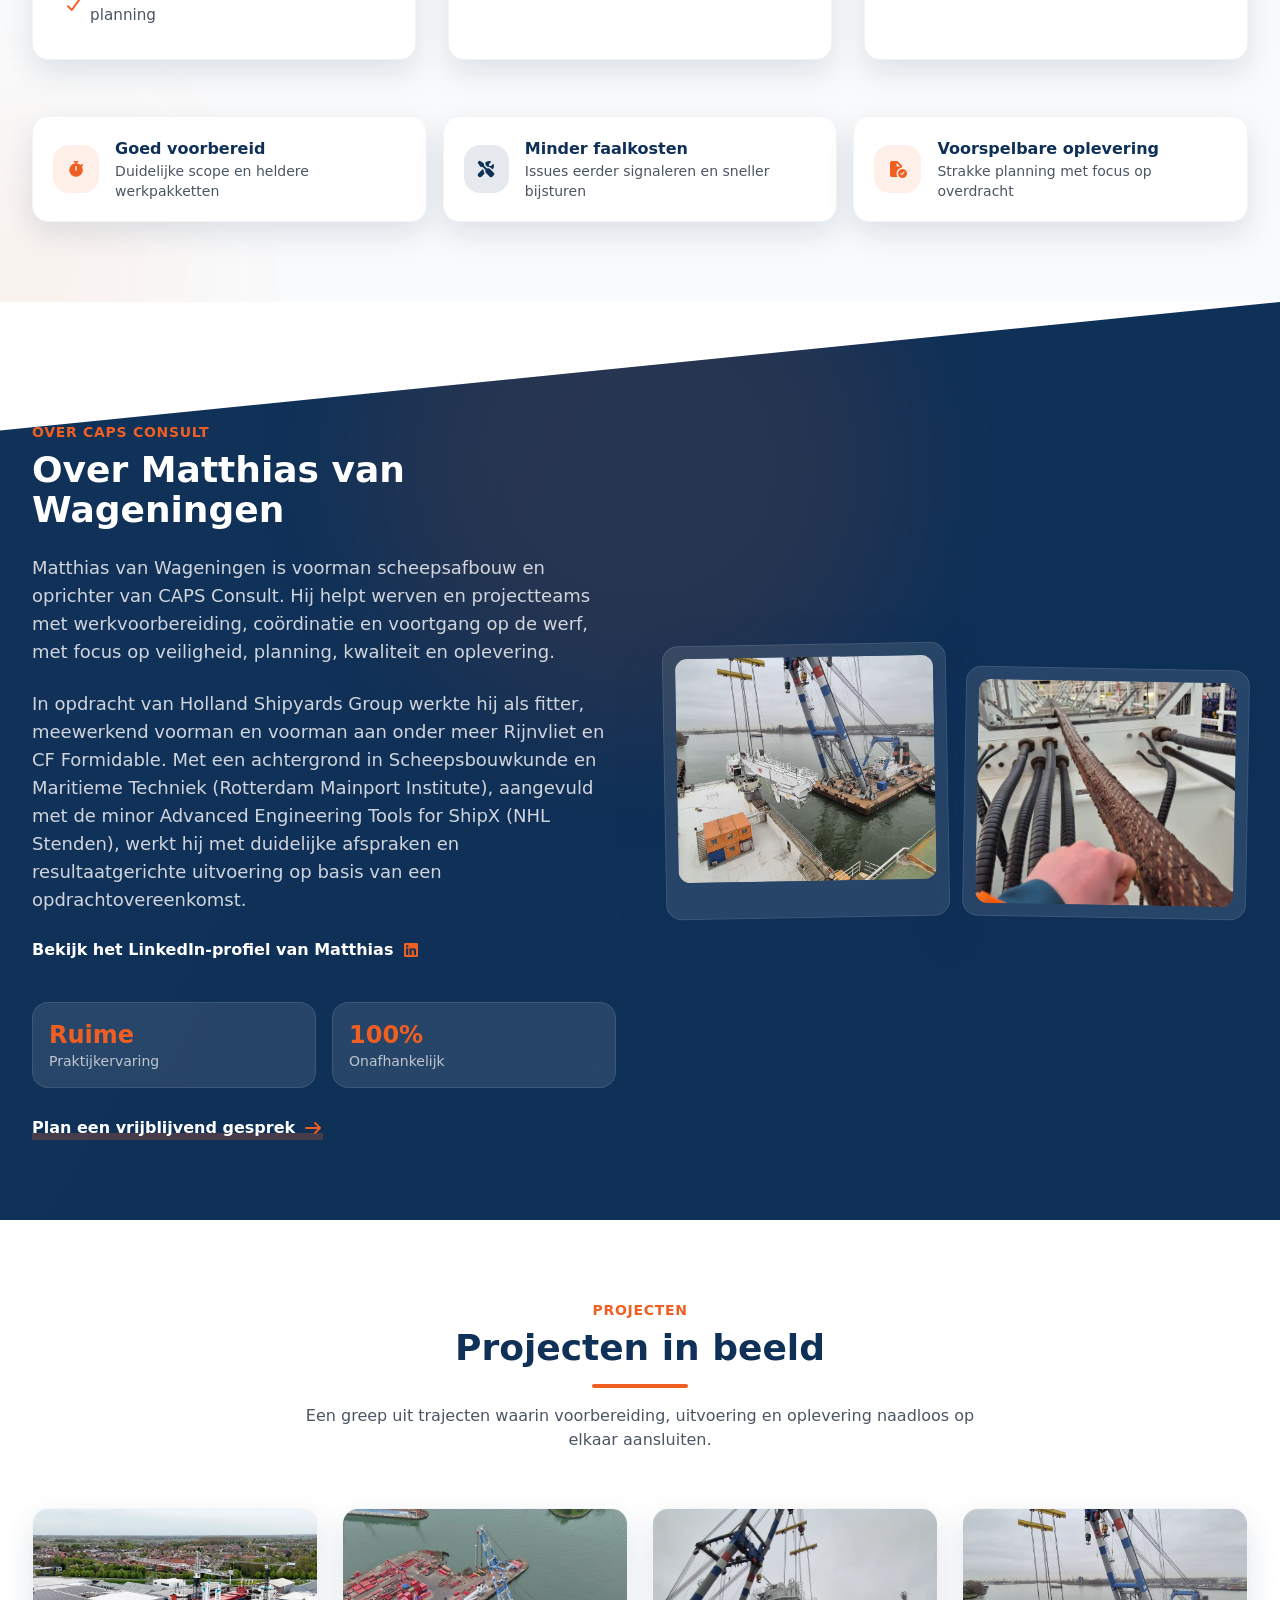
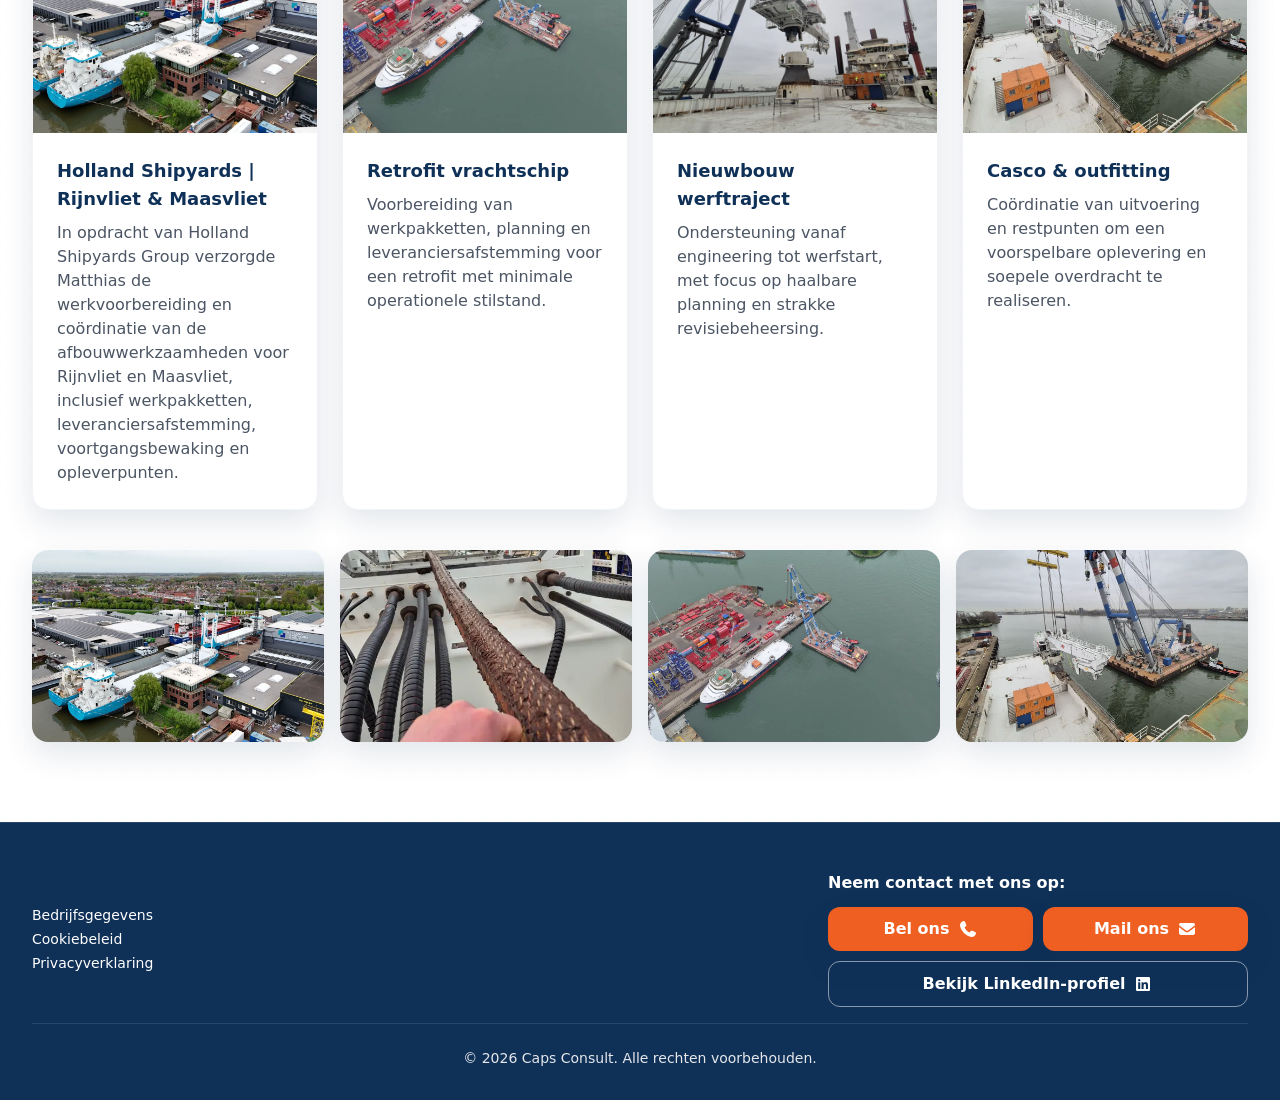
==== commit 5ace0295: "Kort Over Matthias tekst sterk in voor betere leesbaarheid Co-authored-by: reinoudvanwageningen-droi" ====
--- a/index.html
+++ b/index.html
@@ -415,22 +415,15 @@
           <h3 class="text-xl sm:text-2xl md:text-4xl font-black mb-4 md:mb-6">Over Matthias van Wageningen</h3>
           <p class="text-gray-200/90 mb-6 text-base md:text-lg leading-relaxed">
             Matthias van Wageningen is voorman scheepsafbouw en oprichter van CAPS Consult.
-            Hij ondersteunt werven en projectteams met voorbereiding en coördinatie van afbouwwerkzaamheden,
-            met focus op veiligheid, planning, kwaliteit en een beheersbare oplevering.
+            Hij helpt werven en projectteams met werkvoorbereiding, coördinatie en voortgang op de werf,
+            met focus op veiligheid, planning, kwaliteit en oplevering.
           </p>
           <p class="text-gray-200/90 mb-6 text-base md:text-lg leading-relaxed">
             In opdracht van Holland Shipyards Group werkte hij als fitter, meewerkend voorman en voorman
-            aan onder meer Rijnvliet en CF Formidable. Zijn rol: werkpakketten voorbereiden, uitvoering
-            afstemmen en voortgang op de werf dagelijks bewaken.
-          </p>
-          <p class="text-gray-200/90 mb-6 text-base md:text-lg leading-relaxed">
-            Met een achtergrond in Scheepsbouwkunde en Maritieme Techniek (Rotterdam Mainport Institute),
-            aangevuld met de minor Advanced Engineering Tools for ShipX (NHL Stenden), verbindt hij
-            techniek met praktische uitvoerbaarheid.
-          </p>
-          <p class="text-gray-200/90 mb-6 text-base md:text-lg leading-relaxed">
-            CAPS Consult werkt op basis van een opdrachtovereenkomst: duidelijke scope,
-            resultaatgerichte afspraken en zelfstandige uitvoering zonder gezagsverhouding.
+            aan onder meer Rijnvliet en CF Formidable. Met een achtergrond in Scheepsbouwkunde en
+            Maritieme Techniek (Rotterdam Mainport Institute), aangevuld met de minor Advanced Engineering
+            Tools for ShipX (NHL Stenden), werkt hij met duidelijke afspraken en resultaatgerichte
+            uitvoering op basis van een opdrachtovereenkomst.
           </p>
           <a href="https://www.linkedin.com/in/matthias-van-wageningen-6a7758157/" target="_blank" rel="noopener noreferrer" aria-label="Bekijk LinkedIn-profiel van Matthias van Wageningen (opent in nieuw tabblad)" class="inline-flex items-center gap-2 text-white font-semibold hover:text-orange-200 transition mb-2">
             Bekijk het LinkedIn-profiel van Matthias
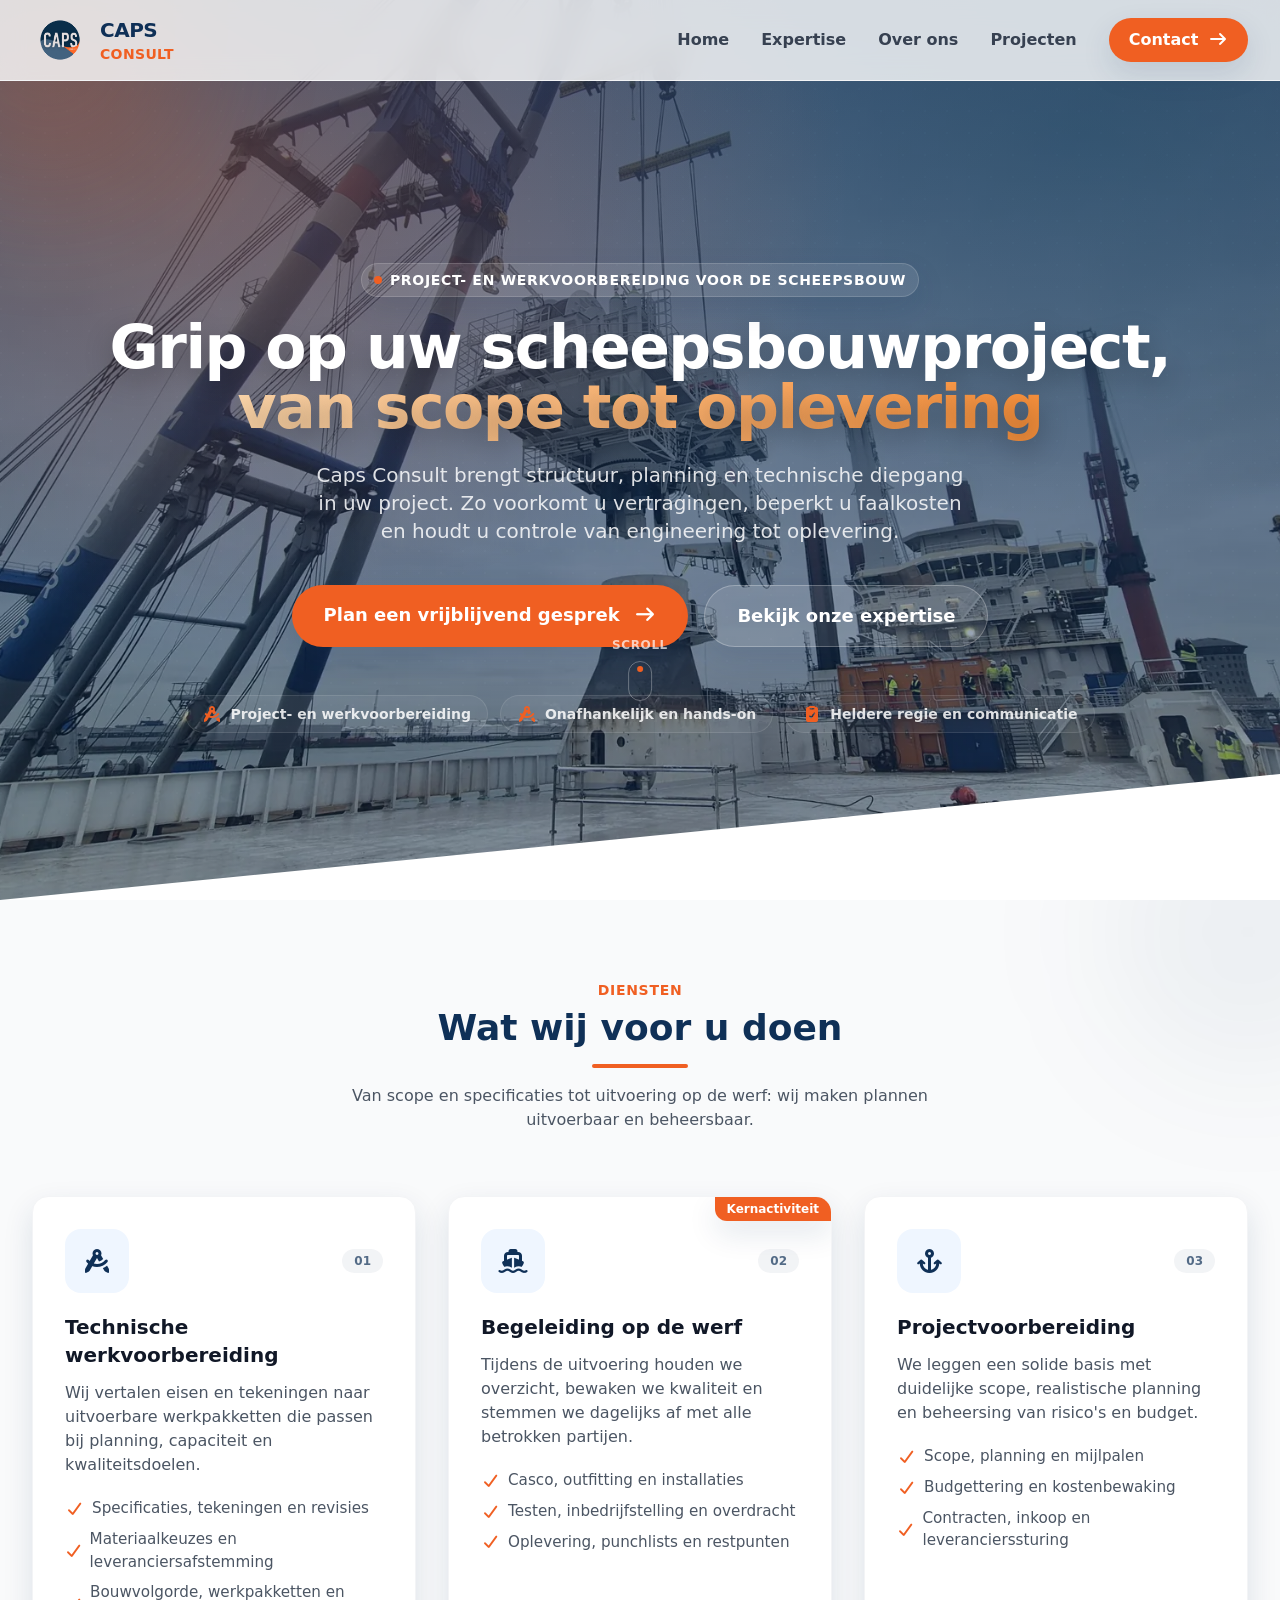
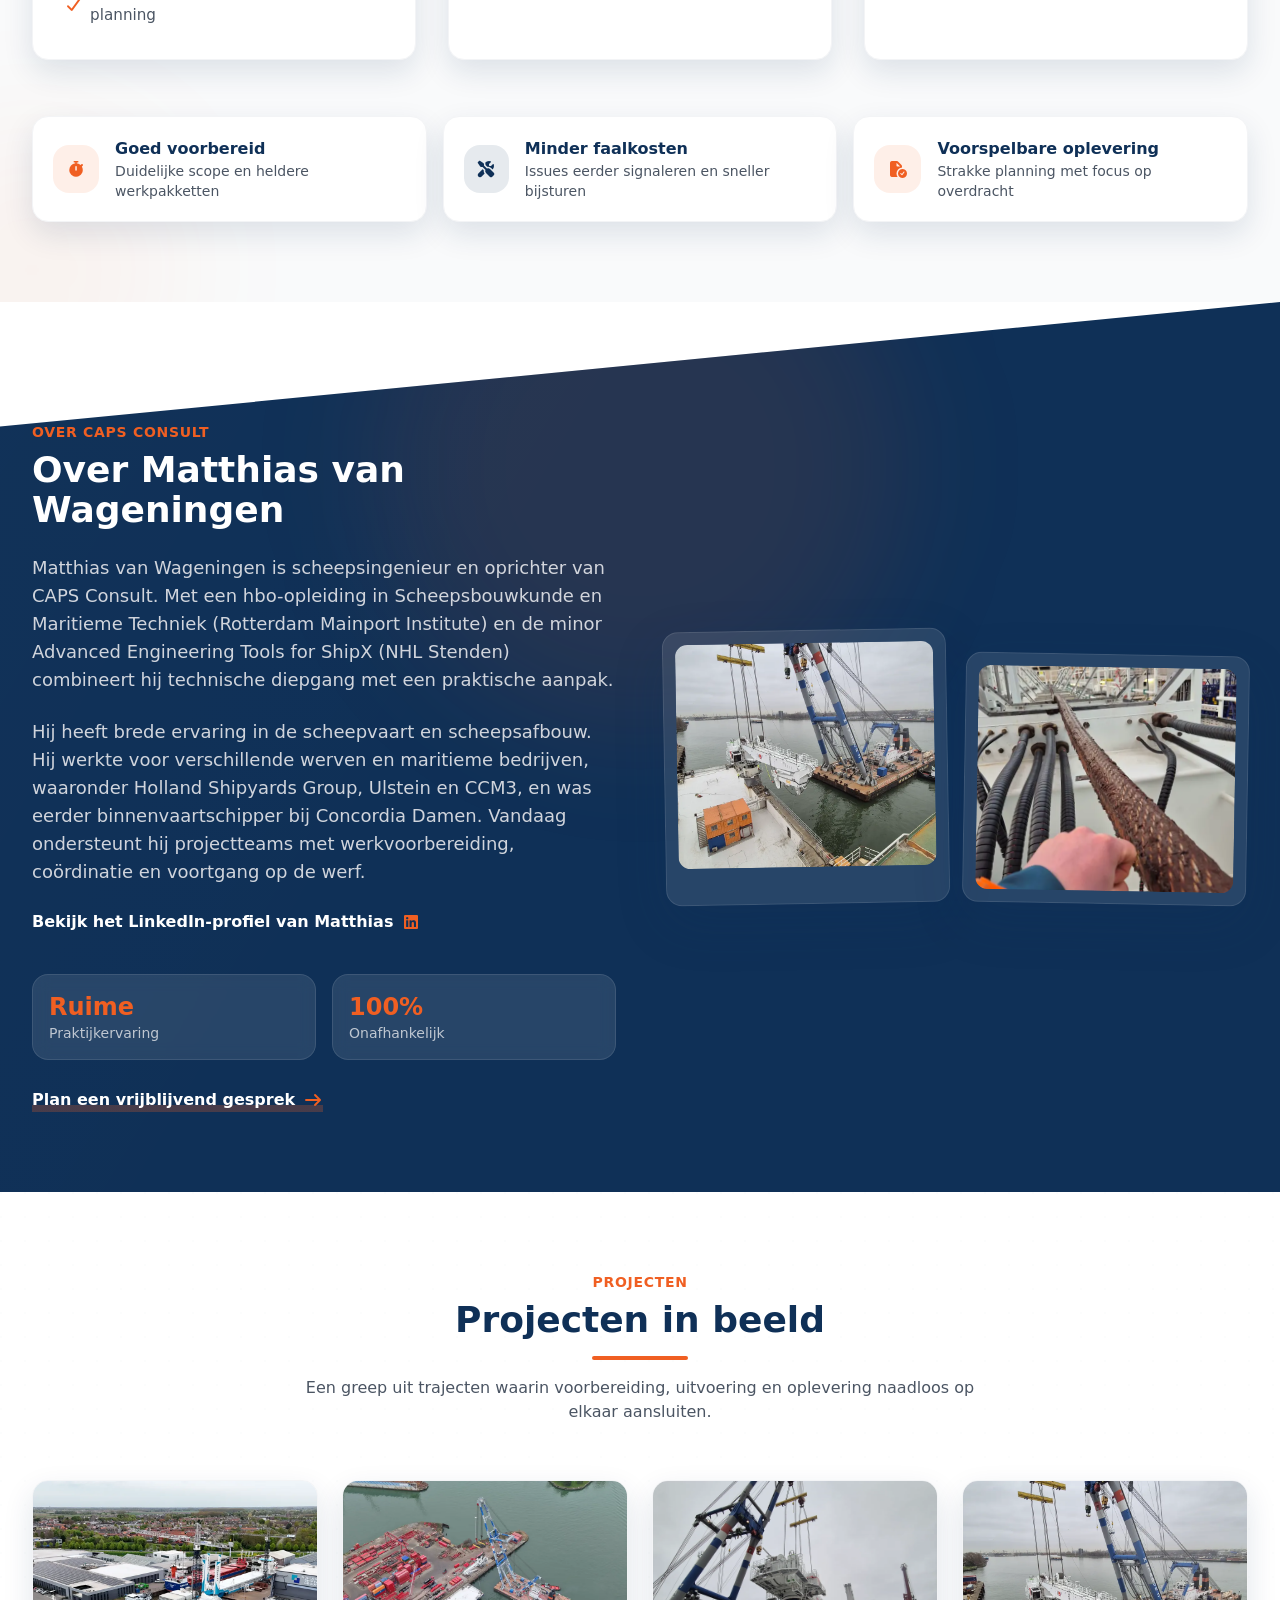
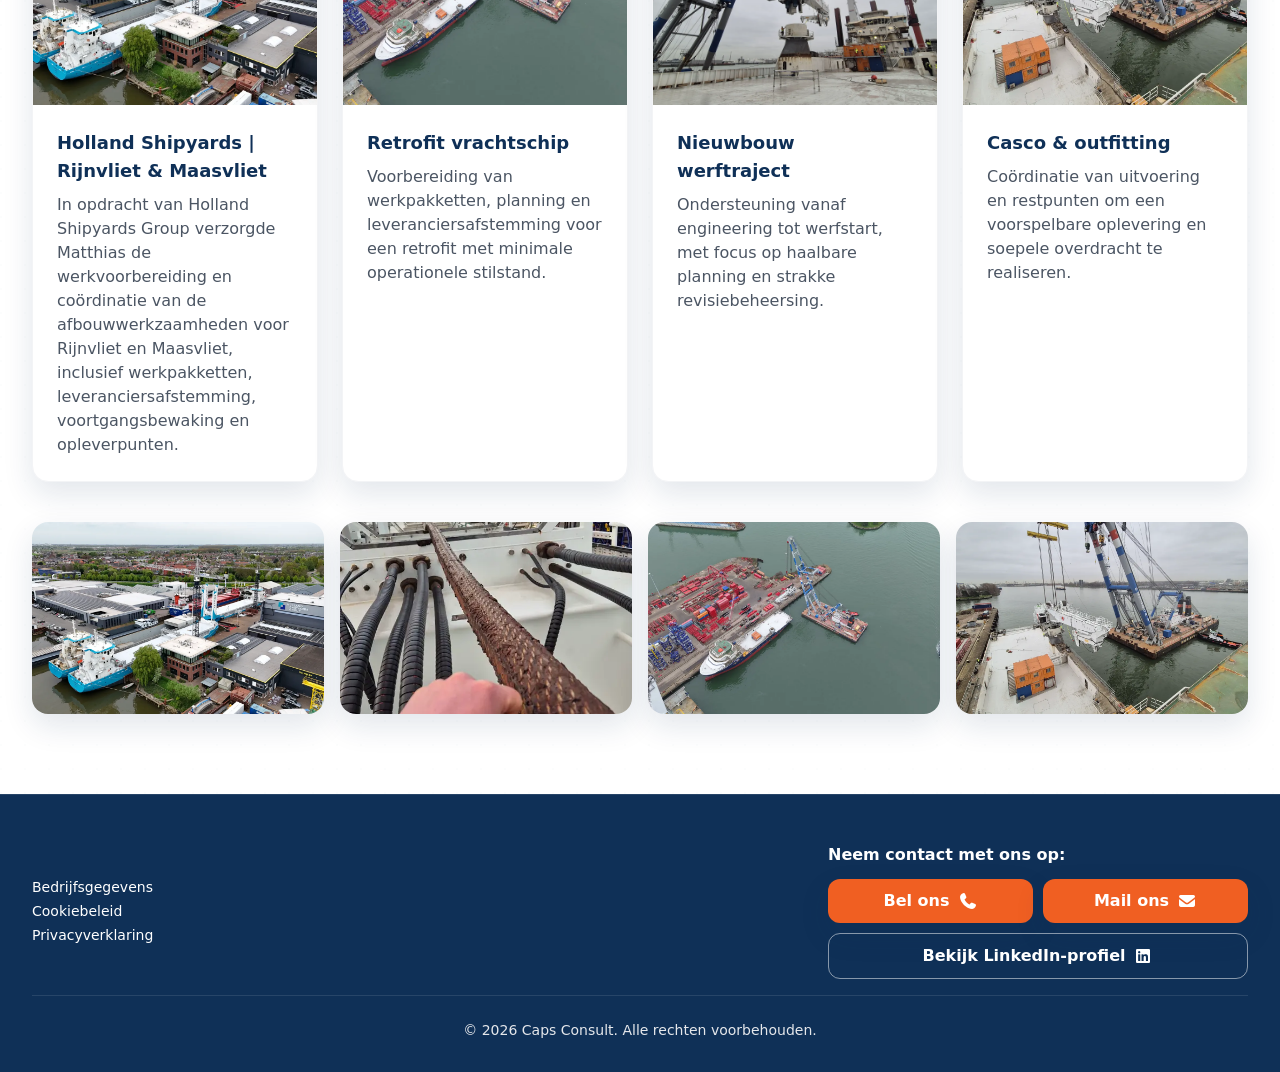
==== commit cb66ddf1: "Werk Over Matthias bio bij met hbo, werfervaring en scheepsingenieur-profiel Co-authored-by: reinoud" ====
--- a/index.html
+++ b/index.html
@@ -414,16 +414,16 @@
           <h2 class="text-caps-orange font-extrabold uppercase tracking-wider text-sm mb-2">Over Caps Consult</h2>
           <h3 class="text-xl sm:text-2xl md:text-4xl font-black mb-4 md:mb-6">Over Matthias van Wageningen</h3>
           <p class="text-gray-200/90 mb-6 text-base md:text-lg leading-relaxed">
-            Matthias van Wageningen is voorman scheepsafbouw en oprichter van CAPS Consult.
-            Hij helpt werven en projectteams met werkvoorbereiding, coördinatie en voortgang op de werf,
-            met focus op veiligheid, planning, kwaliteit en oplevering.
+            Matthias van Wageningen is scheepsingenieur en oprichter van CAPS Consult.
+            Met een hbo-opleiding in Scheepsbouwkunde en Maritieme Techniek (Rotterdam Mainport Institute)
+            en de minor Advanced Engineering Tools for ShipX (NHL Stenden) combineert hij technische
+            diepgang met een praktische aanpak.
           </p>
           <p class="text-gray-200/90 mb-6 text-base md:text-lg leading-relaxed">
-            In opdracht van Holland Shipyards Group werkte hij als fitter, meewerkend voorman en voorman
-            aan onder meer Rijnvliet en CF Formidable. Met een achtergrond in Scheepsbouwkunde en
-            Maritieme Techniek (Rotterdam Mainport Institute), aangevuld met de minor Advanced Engineering
-            Tools for ShipX (NHL Stenden), werkt hij met duidelijke afspraken en resultaatgerichte
-            uitvoering op basis van een opdrachtovereenkomst.
+            Hij heeft brede ervaring in de scheepvaart en scheepsafbouw. Hij werkte voor verschillende
+            werven en maritieme bedrijven, waaronder Holland Shipyards Group, Ulstein en CCM3, en was
+            eerder binnenvaartschipper bij Concordia Damen. Vandaag ondersteunt hij projectteams met
+            werkvoorbereiding, coördinatie en voortgang op de werf.
           </p>
           <a href="https://www.linkedin.com/in/matthias-van-wageningen-6a7758157/" target="_blank" rel="noopener noreferrer" aria-label="Bekijk LinkedIn-profiel van Matthias van Wageningen (opent in nieuw tabblad)" class="inline-flex items-center gap-2 text-white font-semibold hover:text-orange-200 transition mb-2">
             Bekijk het LinkedIn-profiel van Matthias
